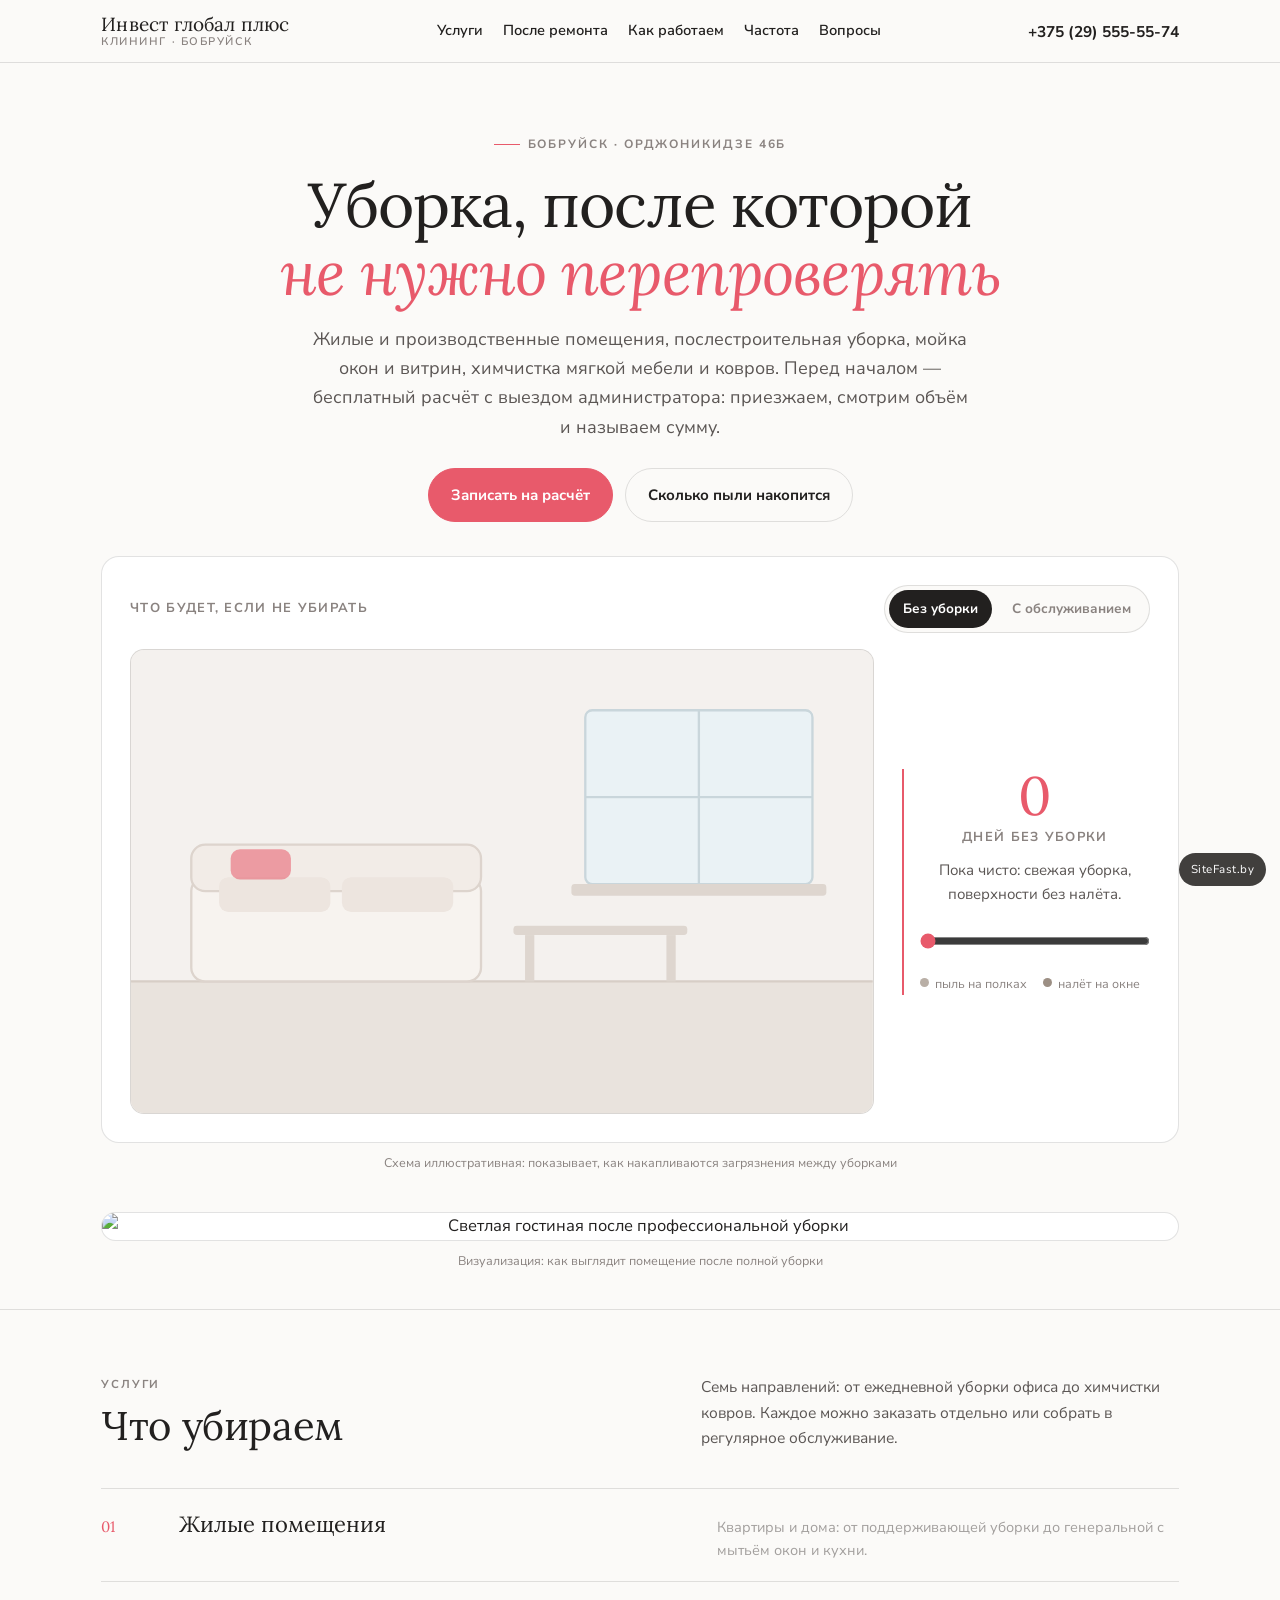
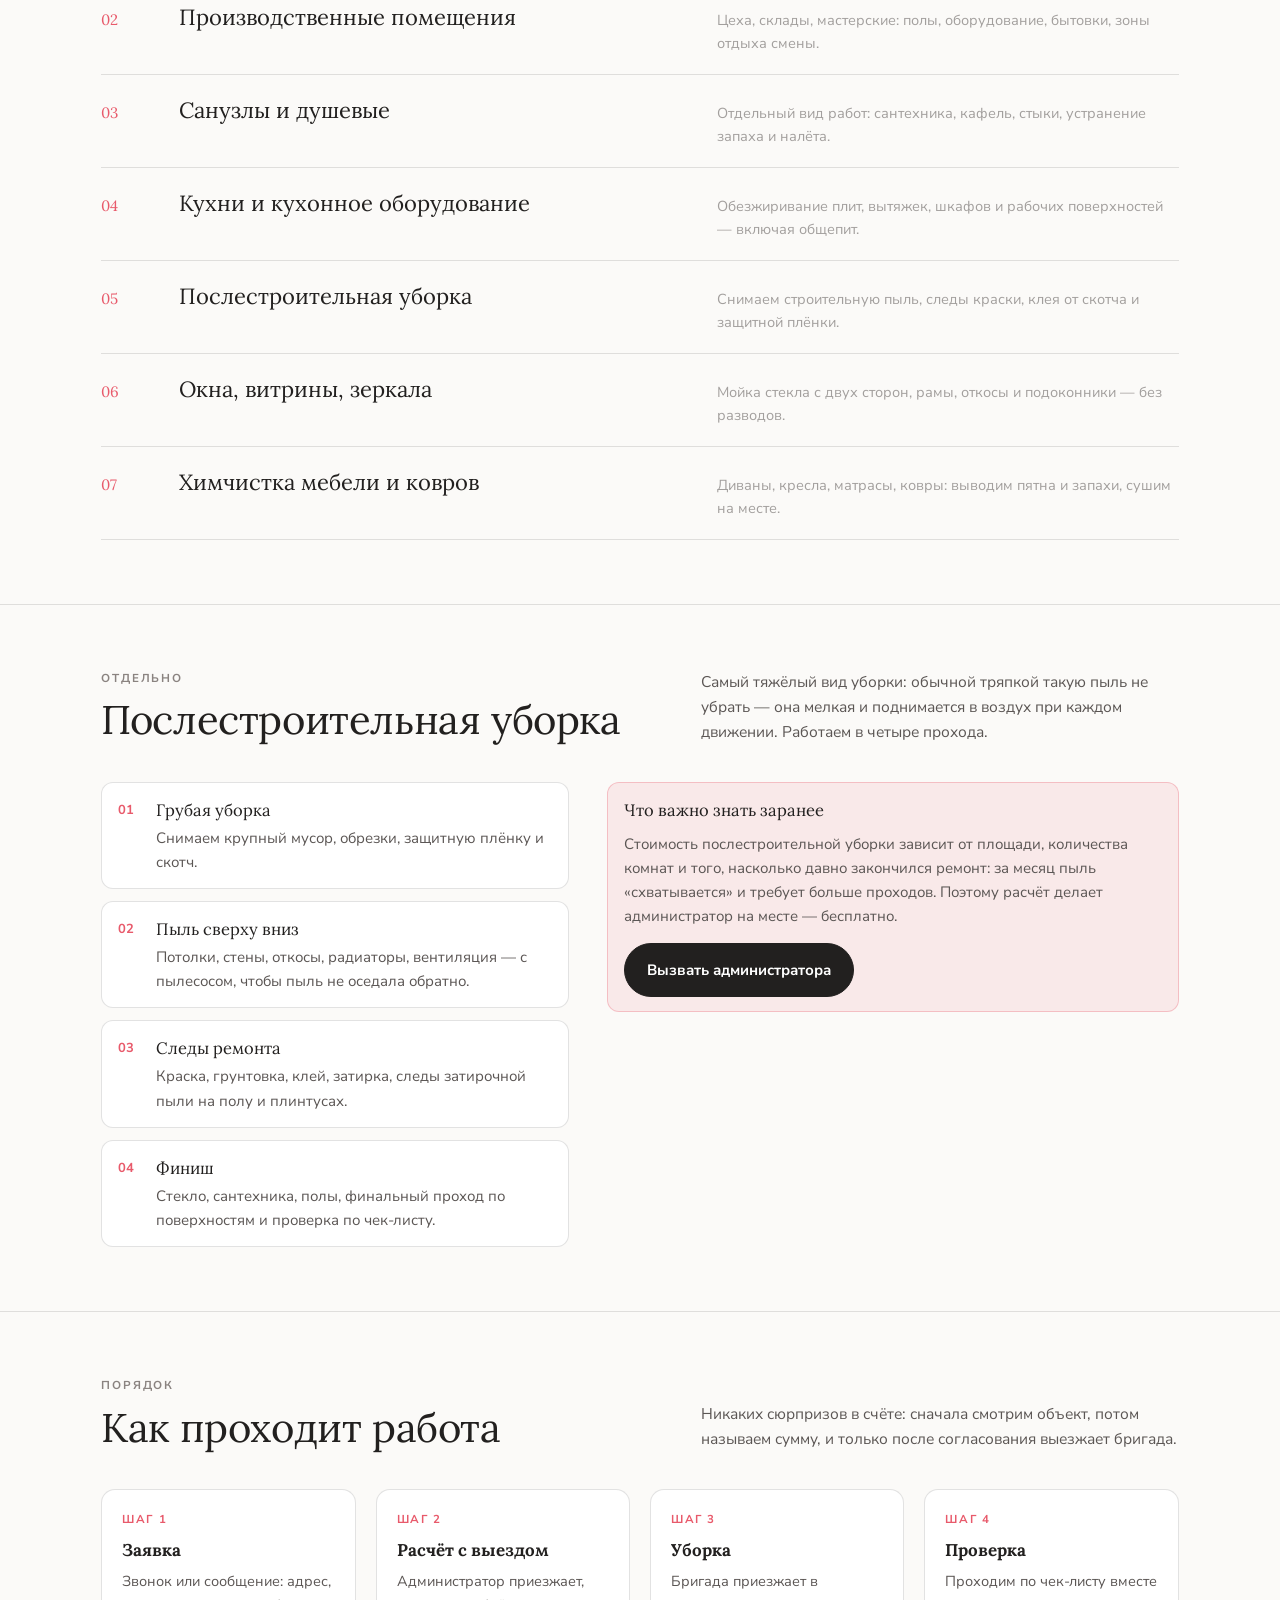
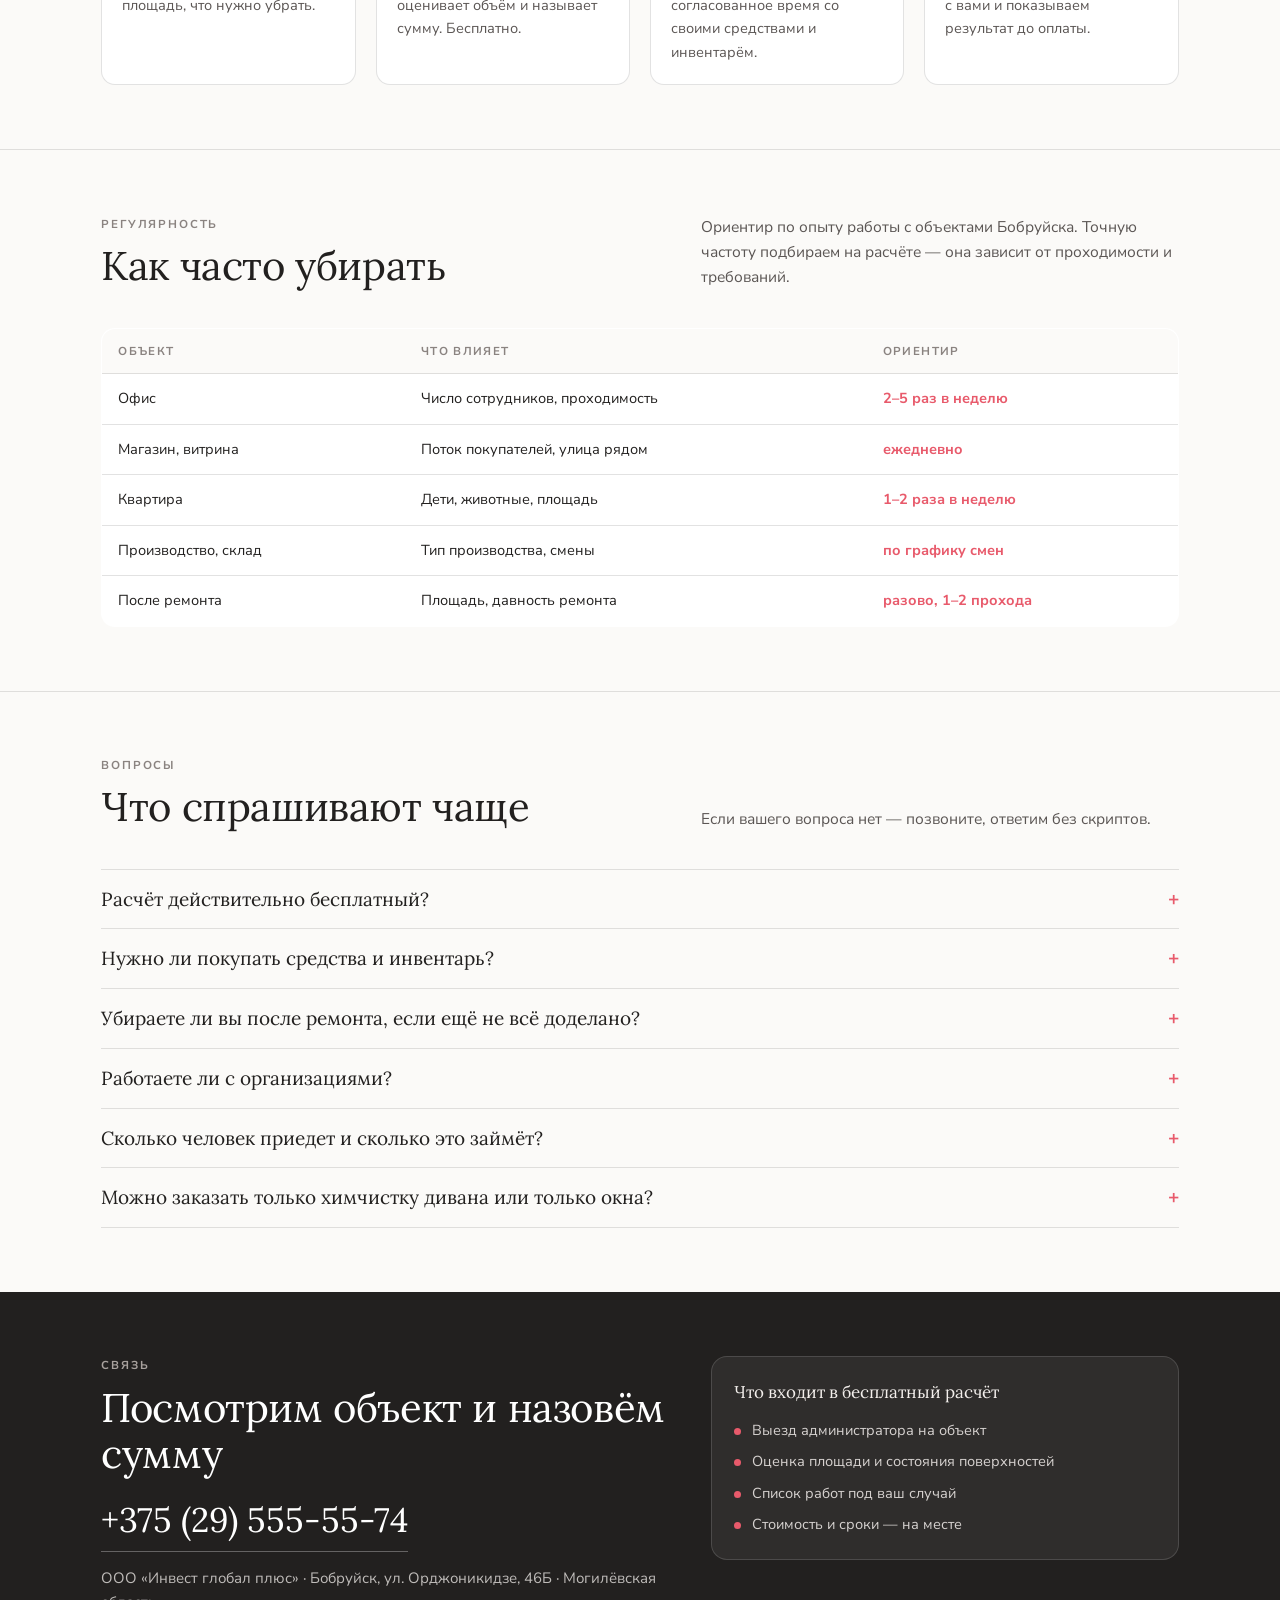
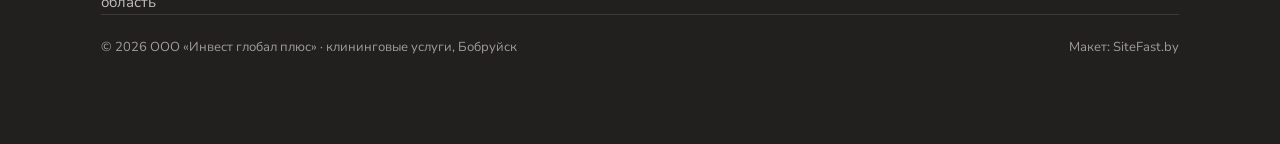
==== index.html @ 963f4d5e "index.html" ====
<!DOCTYPE html>
<html lang="ru">
<head>
<meta charset="UTF-8">
<meta name="viewport" content="width=device-width, initial-scale=1.0">
<title>Клининговые услуги в Бобруйске — ООО «Инвест глобал плюс»</title>
<meta name="description" content="Уборка жилых и производственных помещений, послестроительная уборка, мойка окон и витрин, химчистка мебели и ковров. Бобруйск, Орджоникидзе 46Б. Бесплатный расчёт с выездом администратора.">
<link rel="preconnect" href="https://fonts.googleapis.com">
<link rel="preconnect" href="https://fonts.gstatic.com" crossorigin>
<link href="https://fonts.googleapis.com/css2?family=Lora:ital,wght@0,400;0,600;1,400&family=Nunito+Sans:wght@400;600;700&display=swap" rel="stylesheet">
<style>
:root{
  --paper:#FBFAF8; --card:#FFFFFF; --ink:#22201F; --ink2:#5B5654; --ink3:#8A8380;
  --line:rgba(34,32,31,.13); --coral:#E85A6B; --coralSoft:rgba(232,90,107,.10);
  --f-d:'Lora',Georgia,serif; --f-t:'Nunito Sans',system-ui,sans-serif;
  --r:18px; --pad:clamp(18px,4vw,56px); --gap:clamp(14px,2vw,24px);
}
*{margin:0;padding:0;box-sizing:border-box}
html{scroll-behavior:smooth}
body{background:var(--paper);color:var(--ink);font-family:var(--f-t);font-size:16.5px;line-height:1.62;-webkit-font-smoothing:antialiased;overflow-x:hidden}
img{max-width:100%;display:block}
a{color:inherit;text-decoration:none}
.wrap{max-width:1180px;margin-inline:auto;padding-inline:var(--pad)}
.skip{position:absolute;left:-9999px}
.skip:focus{left:12px;top:12px;background:#fff;padding:10px 14px;border-radius:10px;z-index:99}
.fx{opacity:0;transform:translateY(16px);transition:opacity .5s ease,transform .5s cubic-bezier(.2,.8,.2,1)}
.fx.on{opacity:1;transform:none}
@media (prefers-reduced-motion:reduce){.fx{opacity:1;transform:none;transition:none}}
.top{position:sticky;top:0;z-index:50;background:rgba(251,250,248,.92);backdrop-filter:blur(10px);border-bottom:1px solid var(--line)}
.top .in{display:flex;align-items:center;justify-content:space-between;gap:16px;padding-block:14px}
.brand{font-family:var(--f-d);font-size:19px;letter-spacing:.01em;display:flex;flex-direction:column;line-height:1.15}
.brand span{font-family:var(--f-t);font-size:11px;letter-spacing:.14em;text-transform:uppercase;color:var(--ink3);font-weight:600}
.nav{display:flex;gap:20px;font-size:14.5px;font-weight:600}
.nav a{padding-block:4px;border-bottom:1px solid transparent}
.nav a:hover{border-color:var(--coral);color:var(--coral)}
.tel{font-weight:700;font-size:15.5px;white-space:nowrap}
.tel:hover{color:var(--coral)}
.burger{display:none;background:none;border:1px solid var(--line);border-radius:10px;padding:8px 10px;cursor:pointer;font-size:16px}
@media (max-width:900px){
  .nav{display:none}
  .nav.open{display:flex;position:absolute;left:0;right:0;top:100%;flex-direction:column;background:#fff;padding:16px var(--pad);border-bottom:1px solid var(--line);gap:14px}
  .burger{display:block}
}
.hero{padding-block:clamp(34px,5vw,68px) clamp(20px,3vw,40px);text-align:center}
.eyebrow{display:inline-flex;align-items:center;gap:8px;font-size:12px;letter-spacing:.16em;text-transform:uppercase;color:var(--ink3);font-weight:700;margin-bottom:16px}
.eyebrow::before{content:"";width:26px;height:1px;background:var(--coral)}
h1{font-family:var(--f-d);font-weight:400;font-size:clamp(30px,5.4vw,62px);line-height:1.1;letter-spacing:-.015em}
h1 em{font-style:italic;color:var(--coral)}
.hero p.sub{max-width:60ch;margin:18px auto 0;color:var(--ink2);font-size:clamp(15.5px,1.6vw,18px)}
.cta{display:flex;flex-wrap:wrap;gap:12px;justify-content:center;margin-top:26px}
.btn{display:inline-flex;align-items:center;gap:9px;background:var(--ink);color:#fff;padding:14px 22px;border-radius:999px;font-weight:700;font-size:15px;border:1px solid var(--ink);transition:transform .2s,background .2s}
.btn:hover{transform:translateY(-1px);background:#000}
.btn.ghost{background:transparent;color:var(--ink);border-color:var(--line)}
.btn.ghost:hover{border-color:var(--coral);color:var(--coral)}
.btn.coral{background:var(--coral);border-color:var(--coral)}
.btn.coral:hover{background:#d94a5c}
.heroimg{margin-top:clamp(24px,3vw,40px);border-radius:var(--r);overflow:hidden;border:1px solid var(--line);background:#fff}
.heroimg img{width:100%;height:auto}
figcaption{font-size:12.5px;color:var(--ink3);margin-top:10px;text-align:center}
.sec{padding-block:clamp(34px,5vw,72px);border-top:1px solid var(--line)}
.hed{display:grid;grid-template-columns:minmax(0,1fr) minmax(0,.85fr);gap:clamp(16px,3vw,44px);align-items:end;margin-bottom:clamp(22px,3vw,38px)}
@media (max-width:860px){.hed{grid-template-columns:1fr}}
.micro{font-size:11.5px;letter-spacing:.16em;text-transform:uppercase;color:var(--ink3);font-weight:700;margin-bottom:10px}
h2{font-family:var(--f-d);font-weight:400;font-size:clamp(24px,3.6vw,40px);line-height:1.16;letter-spacing:-.01em}
.hed p{color:var(--ink2);font-size:15.5px}
</style>
<style>
/* --- сцена накопления пыли --- */
.dust{background:#fff;border:1px solid var(--line);border-radius:var(--r);padding:clamp(16px,2.4vw,28px);margin-top:clamp(20px,3vw,34px)}
.dust__top{display:flex;flex-wrap:wrap;align-items:center;justify-content:space-between;gap:14px;margin-bottom:16px}
.dust__label{font-size:13px;letter-spacing:.1em;text-transform:uppercase;color:var(--ink3);font-weight:700}
.dust__switch{display:flex;gap:6px;background:var(--paper);border:1px solid var(--line);border-radius:999px;padding:4px}
.dust__switch button{border:0;background:none;font:inherit;font-size:13.5px;font-weight:700;color:var(--ink3);padding:8px 14px;border-radius:999px;cursor:pointer;transition:.2s}
.dust__switch button.on{background:var(--ink);color:#fff}
.dust__grid{display:grid;grid-template-columns:minmax(0,1.5fr) minmax(0,.5fr);gap:clamp(14px,2.4vw,28px);align-items:center}
@media (max-width:820px){.dust__grid{grid-template-columns:1fr}}
.stage{position:relative;border-radius:14px;overflow:hidden;background:#F4F1EE;border:1px solid var(--line)}
.stage svg{display:block;width:100%;height:auto}
.dust__read{border-left:2px solid var(--coral);padding-left:16px}
.dust__num{font-family:var(--f-d);font-size:clamp(34px,5vw,54px);line-height:1;color:var(--coral)}
.dust__num small{font-family:var(--f-t);font-size:13px;color:var(--ink3);font-weight:700;letter-spacing:.1em;text-transform:uppercase;display:block;margin-top:8px}
.dust__verdict{margin-top:14px;font-size:15px;color:var(--ink2);min-height:3.6em}
input[type=range]{width:100%;accent-color:var(--coral);margin-top:16px;height:26px}
.legend{display:flex;gap:16px;flex-wrap:wrap;margin-top:12px;font-size:12.5px;color:var(--ink3)}
.legend i{display:inline-block;width:9px;height:9px;border-radius:50%;margin-right:6px;vertical-align:1px}
/* --- услуги строками с hover --- */
.svc{border-top:1px solid var(--line)}
.svc__row{display:grid;grid-template-columns:52px minmax(0,1fr) minmax(0,.9fr);gap:clamp(10px,2vw,28px);align-items:baseline;padding-block:18px;border-bottom:1px solid var(--line);transition:background .2s}
.svc__row:hover{background:var(--coralSoft)}
.svc__n{font-family:var(--f-d);font-size:15px;color:var(--coral)}
.svc__t{font-family:var(--f-d);font-size:clamp(17px,2vw,22px)}
.svc__d{color:var(--ink2);font-size:14.5px;opacity:.55;transition:opacity .25s}
.svc__row:hover .svc__d{opacity:1}
@media (max-width:760px){.svc__row{grid-template-columns:34px 1fr}.svc__d{grid-column:2;opacity:1}}
/* --- послестроительная --- */
.post{display:grid;grid-template-columns:minmax(0,.9fr) minmax(0,1.1fr);gap:clamp(18px,3vw,44px);align-items:start}
@media (max-width:860px){.post{grid-template-columns:1fr}}
.post__list{display:grid;gap:12px}
.post__item{display:grid;grid-template-columns:26px 1fr;gap:12px;font-size:15px;color:var(--ink2);background:#fff;border:1px solid var(--line);border-radius:12px;padding:14px 16px}
.post__item b{color:var(--ink);display:block;font-family:var(--f-d);font-weight:400;font-size:16.5px;margin-bottom:2px}
.post__item span.n{color:var(--coral);font-weight:700;font-size:13px;padding-top:3px}
/* --- шаги --- */
.steps{display:grid;grid-template-columns:repeat(4,minmax(0,1fr));gap:clamp(12px,2vw,20px)}
@media (max-width:900px){.steps{grid-template-columns:repeat(2,minmax(0,1fr))}}
@media (max-width:560px){.steps{grid-template-columns:1fr}}
.step{background:#fff;border:1px solid var(--line);border-radius:14px;padding:20px}
.step b{display:block;font-family:var(--f-d);font-size:17px;margin-bottom:6px}
.step p{font-size:14.5px;color:var(--ink2)}
.step em{font-style:normal;font-size:11.5px;letter-spacing:.14em;text-transform:uppercase;color:var(--coral);font-weight:700;display:block;margin-bottom:8px}
/* --- частота --- */
.freq{width:100%;border-collapse:collapse;background:#fff;border:1px solid var(--line);border-radius:14px;overflow:hidden}
.freq th,.freq td{padding:13px 16px;text-align:left;font-size:14.5px;border-bottom:1px solid var(--line)}
.freq th{font-size:11.5px;letter-spacing:.12em;text-transform:uppercase;color:var(--ink3);background:var(--paper)}
.freq td:last-child{color:var(--coral);font-weight:700;white-space:nowrap}
.freq tr:last-child td{border-bottom:0}
.tblWrap{overflow-x:auto;-webkit-overflow-scrolling:touch}
.tblWrap .freq{min-width:560px}
/* --- вопросы --- */
.qa{border-top:1px solid var(--line)}
.qa details{border-bottom:1px solid var(--line);padding-block:14px}
.qa summary{cursor:pointer;font-family:var(--f-d);font-size:clamp(16px,1.9vw,19px);list-style:none;display:flex;justify-content:space-between;gap:16px}
.qa summary::-webkit-details-marker{display:none}
.qa summary::after{content:"+";color:var(--coral);font-family:var(--f-t);font-weight:700}
.qa details[open] summary::after{content:"–"}
.qa p{margin-top:10px;color:var(--ink2);font-size:15px;max-width:78ch}
/* --- финал --- */
.fin{background:var(--ink);color:#F3EFEC;padding-block:clamp(34px,5vw,64px)}
.fin h2{color:#fff}
.fin .micro{color:#A8A19D}
.fin__g{display:grid;grid-template-columns:minmax(0,1.1fr) minmax(0,.9fr);gap:clamp(18px,3vw,44px);align-items:start}
@media (max-width:860px){.fin__g{grid-template-columns:1fr}}
.fin a.telbig{display:inline-block;font-family:var(--f-d);font-size:clamp(22px,3.4vw,34px);color:#fff;margin-top:14px;border-bottom:1px solid rgba(255,255,255,.3);padding-bottom:4px}
.fin a.telbig:hover{color:var(--coral);border-color:var(--coral)}
.fin__card{background:rgba(255,255,255,.06);border:1px solid rgba(255,255,255,.14);border-radius:16px;padding:22px}
.fin__card b{display:block;font-family:var(--f-d);font-size:17px;margin-bottom:8px;font-weight:400}
.fin__card p{font-size:14.5px;color:rgba(243,239,236,.78)}
.fin__card ul{list-style:none;margin-top:12px;display:grid;gap:8px;font-size:14.5px;color:rgba(243,239,236,.85)}
.fin__card li{padding-left:18px;position:relative}
.fin__card li::before{content:"";position:absolute;left:0;top:.62em;width:7px;height:7px;border-radius:50%;background:var(--coral)}
.ftr{padding-block:22px;border-top:1px solid rgba(255,255,255,.12);font-size:13px;color:rgba(243,239,236,.6);display:flex;flex-wrap:wrap;gap:10px;justify-content:space-between}
.wm{position:fixed;right:14px;bottom:14px;z-index:60;background:rgba(34,32,31,.86);color:#fff;font-size:11.5px;letter-spacing:.04em;padding:7px 12px;border-radius:999px;backdrop-filter:blur(6px);text-decoration:none}
.wm:hover{background:var(--coral)}
@media print{.wm,.top{display:none}}
</style>
</head>
<body id="top">
<a class="skip" href="#dust">К содержанию</a>
<noscript><style>.fx{opacity:1;transform:none}</style></noscript>
<header class="top"><div class="wrap in">
  <a class="brand" href="#top">Инвест глобал плюс<span>клининг · Бобруйск</span></a>
  <nav class="nav" id="nav"><a href="#svc">Услуги</a><a href="#post">После ремонта</a><a href="#how">Как работаем</a><a href="#freq">Частота</a><a href="#qa">Вопросы</a></nav>
  <a class="tel" href="tel:+375295555574">+375 (29) 555-55-74</a>
  <button class="burger" id="burger" aria-label="Меню" aria-expanded="false">☰</button>
</div></header>
<main>
<section class="hero"><div class="wrap">
  <div class="eyebrow">Бобруйск · Орджоникидзе 46Б</div>
  <h1>Уборка, после которой<br><em>не нужно перепроверять</em></h1>
  <p class="sub">Жилые и производственные помещения, послестроительная уборка, мойка окон и витрин, химчистка мягкой мебели и ковров. Перед началом — бесплатный расчёт с выездом администратора: приезжаем, смотрим объём и называем сумму.</p>
  <div class="cta">
    <a class="btn coral" href="tel:+375295555574">Записать на расчёт</a>
    <a class="btn ghost" href="#dust">Сколько пыли накопится</a>
  </div>

  <section class="dust" id="dust" aria-label="Сцена накопления пыли">
    <div class="dust__top">
      <span class="dust__label">Что будет, если не убирать</span>
      <div class="dust__switch" role="group" aria-label="Режим">
        <button type="button" id="mNone" class="on">Без уборки</button>
        <button type="button" id="mReg">С обслуживанием</button>
      </div>
    </div>
    <div class="dust__grid">
      <div class="stage">
        <svg viewBox="0 0 640 400" role="img" aria-label="Схема комнаты: пыль накапливается на поверхностях">
          <rect x="0" y="0" width="640" height="400" fill="#F4F1EE"/>
          <!-- стена и пол -->
          <rect x="0" y="286" width="640" height="114" fill="#E9E3DD"/>
          <line x1="0" y1="286" x2="640" y2="286" stroke="#D7CEC6" stroke-width="2"/>
          <!-- окно -->
          <rect x="392" y="52" width="196" height="150" rx="6" fill="#EAF2F5" stroke="#C9D6DB" stroke-width="2"/>
          <line x1="490" y1="52" x2="490" y2="202" stroke="#C9D6DB" stroke-width="2"/>
          <line x1="392" y1="127" x2="588" y2="127" stroke="#C9D6DB" stroke-width="2"/>
          <!-- подоконник -->
          <rect x="380" y="202" width="220" height="10" rx="3" fill="#DED6CF"/>
          <!-- диван -->
          <rect x="52" y="196" width="250" height="90" rx="12" fill="#F7F3EF" stroke="#DDD4CD" stroke-width="2"/>
          <rect x="52" y="168" width="250" height="40" rx="12" fill="#F2ECE7" stroke="#DDD4CD" stroke-width="2"/>
          <rect x="76" y="196" width="96" height="30" rx="8" fill="#EDE5DF"/>
          <rect x="182" y="196" width="96" height="30" rx="8" fill="#EDE5DF"/>
          <!-- подушка-акцент -->
          <rect x="86" y="172" width="52" height="26" rx="8" fill="#E85A6B" opacity=".55"/>
          <!-- стол -->
          <rect x="330" y="238" width="150" height="8" rx="3" fill="#DED6CF"/>
          <rect x="340" y="246" width="8" height="40" fill="#DED6CF"/>
          <rect x="462" y="246" width="8" height="40" fill="#DED6CF"/>
          <!-- слои загрязнений -->
          <g id="dustLayer"></g>
          <g id="spiderLayer"></g>
          <g id="dullLayer"></g>
        </svg>
      </div>
      <div class="dust__read">
        <div class="dust__num"><span id="days">0</span><small id="daysLabel">дней без уборки</small></div>
        <p class="dust__verdict" id="verdict">Пока чисто: свежая уборка, поверхности без налёта.</p>
        <input type="range" id="range" min="0" max="30" value="0" step="1" aria-label="Дней без уборки">
        <div class="legend"><span><i style="background:#B9AFA6"></i>пыль на полках</span><span><i style="background:#9C8F84"></i>налёт на окне</span></div>
      </div>
    </div>
  </section>
  <figcaption>Схема иллюстративная: показывает, как накапливаются загрязнения между уборками</figcaption>

  <figure class="heroimg"><img src="assets/hero.jpg" alt="Светлая гостиная после профессиональной уборки" loading="lazy"></figure>
  <figcaption>Визуализация: как выглядит помещение после полной уборки</figcaption>
</div></section>
<section class="sec" id="svc"><div class="wrap">
  <div class="hed">
    <div><div class="micro">Услуги</div><h2>Что убираем</h2></div>
    <p>Семь направлений: от ежедневной уборки офиса до химчистки ковров. Каждое можно заказать отдельно или собрать в регулярное обслуживание.</p>
  </div>
  <div class="svc">
    <div class="svc__row"><div class="svc__n">01</div><div class="svc__t">Жилые помещения</div><div class="svc__d">Квартиры и дома: от поддерживающей уборки до генеральной с мытьём окон и кухни.</div></div>
    <div class="svc__row"><div class="svc__n">02</div><div class="svc__t">Производственные помещения</div><div class="svc__d">Цеха, склады, мастерские: полы, оборудование, бытовки, зоны отдыха смены.</div></div>
    <div class="svc__row"><div class="svc__n">03</div><div class="svc__t">Санузлы и душевые</div><div class="svc__d">Отдельный вид работ: сантехника, кафель, стыки, устранение запаха и налёта.</div></div>
    <div class="svc__row"><div class="svc__n">04</div><div class="svc__t">Кухни и кухонное оборудование</div><div class="svc__d">Обезжиривание плит, вытяжек, шкафов и рабочих поверхностей — включая общепит.</div></div>
    <div class="svc__row"><div class="svc__n">05</div><div class="svc__t">Послестроительная уборка</div><div class="svc__d">Снимаем строительную пыль, следы краски, клея от скотча и защитной плёнки.</div></div>
    <div class="svc__row"><div class="svc__n">06</div><div class="svc__t">Окна, витрины, зеркала</div><div class="svc__d">Мойка стекла с двух сторон, рамы, откосы и подоконники — без разводов.</div></div>
    <div class="svc__row"><div class="svc__n">07</div><div class="svc__t">Химчистка мебели и ковров</div><div class="svc__d">Диваны, кресла, матрасы, ковры: выводим пятна и запахи, сушим на месте.</div></div>
  </div>
</div></section>

<section class="sec" id="post"><div class="wrap">
  <div class="hed">
    <div><div class="micro">Отдельно</div><h2>Послестроительная уборка</h2></div>
    <p>Самый тяжёлый вид уборки: обычной тряпкой такую пыль не убрать — она мелкая и поднимается в воздух при каждом движении. Работаем в четыре прохода.</p>
  </div>
  <div class="post">
    <div class="post__list">
      <div class="post__item"><span class="n">01</span><div><b>Грубая уборка</b>Снимаем крупный мусор, обрезки, защитную плёнку и скотч.</div></div>
      <div class="post__item"><span class="n">02</span><div><b>Пыль сверху вниз</b>Потолки, стены, откосы, радиаторы, вентиляция — с пылесосом, чтобы пыль не оседала обратно.</div></div>
      <div class="post__item"><span class="n">03</span><div><b>Следы ремонта</b>Краска, грунтовка, клей, затирка, следы затирочной пыли на полу и плинтусах.</div></div>
      <div class="post__item"><span class="n">04</span><div><b>Финиш</b>Стекло, сантехника, полы, финальный проход по поверхностям и проверка по чек-листу.</div></div>
    </div>
    <div class="post__item" style="display:block;background:var(--coralSoft);border-color:rgba(232,90,107,.3)">
      <b style="margin-bottom:8px">Что важно знать заранее</b>
      <p style="color:var(--ink2);font-size:15px">Стоимость послестроительной уборки зависит от площади, количества комнат и того, насколько давно закончился ремонт: за месяц пыль «схватывается» и требует больше проходов. Поэтому расчёт делает администратор на месте — бесплатно.</p>
      <a class="btn" style="margin-top:14px" href="tel:+375295555574">Вызвать администратора</a>
    </div>
  </div>
</div></section>

<section class="sec" id="how"><div class="wrap">
  <div class="hed">
    <div><div class="micro">Порядок</div><h2>Как проходит работа</h2></div>
    <p>Никаких сюрпризов в счёте: сначала смотрим объект, потом называем сумму, и только после согласования выезжает бригада.</p>
  </div>
  <div class="steps">
    <div class="step"><em>Шаг 1</em><b>Заявка</b><p>Звонок или сообщение: адрес, площадь, что нужно убрать.</p></div>
    <div class="step"><em>Шаг 2</em><b>Расчёт с выездом</b><p>Администратор приезжает, оценивает объём и называет сумму. Бесплатно.</p></div>
    <div class="step"><em>Шаг 3</em><b>Уборка</b><p>Бригада приезжает в согласованное время со своими средствами и инвентарём.</p></div>
    <div class="step"><em>Шаг 4</em><b>Проверка</b><p>Проходим по чек-листу вместе с вами и показываем результат до оплаты.</p></div>
  </div>
</div></section>

<section class="sec" id="freq"><div class="wrap">
  <div class="hed">
    <div><div class="micro">Регулярность</div><h2>Как часто убирать</h2></div>
    <p>Ориентир по опыту работы с объектами Бобруйска. Точную частоту подбираем на расчёте — она зависит от проходимости и требований.</p>
  </div>
  <div class="tblWrap">
    <table class="freq">
      <thead><tr><th>Объект</th><th>Что влияет</th><th>Ориентир</th></tr></thead>
      <tbody>
        <tr><td>Офис</td><td>Число сотрудников, проходимость</td><td>2–5 раз в неделю</td></tr>
        <tr><td>Магазин, витрина</td><td>Поток покупателей, улица рядом</td><td>ежедневно</td></tr>
        <tr><td>Квартира</td><td>Дети, животные, площадь</td><td>1–2 раза в неделю</td></tr>
        <tr><td>Производство, склад</td><td>Тип производства, смены</td><td>по графику смен</td></tr>
        <tr><td>После ремонта</td><td>Площадь, давность ремонта</td><td>разово, 1–2 прохода</td></tr>
      </tbody>
    </table>
  </div>
</div></section>

<section class="sec" id="qa"><div class="wrap">
  <div class="hed"><div><div class="micro">Вопросы</div><h2>Что спрашивают чаще</h2></div><p>Если вашего вопроса нет — позвоните, ответим без скриптов.</p></div>
  <div class="qa">
    <details><summary>Расчёт действительно бесплатный?</summary><p>Да. Администратор приезжает на объект, смотрит площадь и состояние, после этого называет стоимость. Выезд и расчёт ничего не стоят и не обязывают заказывать уборку.</p></details>
    <details><summary>Нужно ли покупать средства и инвентарь?</summary><p>Нет, бригада приезжает со своими профессиональными средствами и оборудованием. Если у вас есть предпочтения по химии (например, для аллергиков или детей) — скажите заранее, подберём.</p></details>
    <details><summary>Убираете ли вы после ремонта, если ещё не всё доделано?</summary><p>Да, но это влияет на результат: если рабочие продолжают работы, пыль вернётся. Лучше планировать уборку последним этапом, когда монтаж закончен.</p></details>
    <details><summary>Работаете ли с организациями?</summary><p>Да, обслуживаем производственные помещения и офисы. Формат документов и оплаты обсуждаем на расчёте: условия зависят от объёма и регулярности.</p></details>
    <details><summary>Сколько человек приедет и сколько это займёт?</summary><p>Зависит от площади и вида уборки: послестроительная требует больше людей и времени, чем поддерживающая. Точное число и время администратор называет после осмотра, чтобы не обещать наугад.</p></details>
    <details><summary>Можно заказать только химчистку дивана или только окна?</summary><p>Да. Отдельные виды работ — санузлы, душевые, кухни и кухонное оборудование, окна и витрины, химчистка мебели и ковров — можно заказать по отдельности, без полной уборки.</p></details>
  </div>
</div></section>
</main>
<footer class="fin"><div class="wrap">
  <div class="fin__g">
    <div>
      <div class="micro">Связь</div>
      <h2>Посмотрим объект и назовём сумму</h2>
      <a class="telbig" href="tel:+375295555574">+375 (29) 555-55-74</a>
      <p style="color:rgba(243,239,236,.75);margin-top:14px;font-size:15px">ООО «Инвест глобал плюс» · Бобруйск, ул. Орджоникидзе, 46Б · Могилёвская область</p>
    </div>
    <div class="fin__card">
      <b>Что входит в бесплатный расчёт</b>
      <ul>
        <li>Выезд администратора на объект</li>
        <li>Оценка площади и состояния поверхностей</li>
        <li>Список работ под ваш случай</li>
        <li>Стоимость и сроки — на месте</li>
      </ul>
    </div>
  </div>
  <div class="ftr">
    <span>© <span id="yr"></span> ООО «Инвест глобал плюс» · клининговые услуги, Бобруйск</span>
    <span>Макет: SiteFast.by</span>
  </div>
</div></footer>
<a class="wm" href="https://sitefast.by" target="_blank" rel="noopener">SiteFast.by</a>
<script>
document.documentElement.classList.add('js');
var E=function(i){return document.getElementById(i)};
E('yr').textContent=new Date().getFullYear();

/* меню */
var bg=E('burger'), nav=E('nav');
if(bg){bg.addEventListener('click',function(){
  var open=nav.classList.toggle('open');
  bg.setAttribute('aria-expanded',open?'true':'false');
});}
nav.querySelectorAll('a').forEach(function(a){a.addEventListener('click',function(){nav.classList.remove('open');bg&&bg.setAttribute('aria-expanded','false')})});

/* reveal */
var fxs=[].slice.call(document.querySelectorAll('.fx'));
if(!('IntersectionObserver' in window)){fxs.forEach(function(n){n.classList.add('on')})}
else{
  var io=new IntersectionObserver(function(es){es.forEach(function(e){if(e.isIntersecting){e.target.classList.add('on');io.unobserve(e.target)}})},{rootMargin:'0px 0px -8% 0px'});
  fxs.forEach(function(n){io.observe(n)});
  setTimeout(function(){fxs.forEach(function(n){n.classList.add('on')})},2500);
}

/* сцена накопления пыли */
var days=0, regular=false;
var dustLayer=E('dustLayer'), spider=E('spiderLayer'), dull=E('dullLayer');
function rnd(seed){var x=Math.sin(seed*12.9898)*43758.5453;return x-Math.floor(x)}
function draw(){
  var d = regular ? Math.min(3, Math.round(days/10)) : days; // с обслуживанием держим низкий уровень
  dustLayer.innerHTML=''; spider.innerHTML=''; dull.innerHTML='';
  var n = Math.round(d*7);
  for(var i=0;i<n;i++){
    var x=20+rnd(i+1)*600, y=40+rnd(i+7)*250, r=1+rnd(i+13)*2.1;
    var c = y<200 ? '#B9AFA6' : '#C4B9AF';
    dustLayer.insertAdjacentHTML('beforeend','<circle cx="'+x.toFixed(1)+'" cy="'+y.toFixed(1)+'" r="'+r.toFixed(2)+'" fill="'+c+'" opacity="'+(0.35+rnd(i+3)*0.45).toFixed(2)+'"/>');
  }
  // налёт на стекле
  if(d>4){
    dull.insertAdjacentHTML('beforeend','<rect x="392" y="52" width="196" height="150" rx="6" fill="#9C8F84" opacity="'+Math.min(.34,d/30*.34).toFixed(2)+'"/>');
  }
  // паутина в углу при долгом простое
  if(d>12){
    spider.insertAdjacentHTML('beforeend','<path d="M392 52 L470 120 M392 52 L440 52 M392 52 L392 110 M392 52 Q430 90 470 120" stroke="#B0A69C" stroke-width="1" fill="none" opacity=".8"/>');
  }
  // подпись
  E('days').textContent = regular ? d : days;
  E('daysLabel').textContent = regular ? 'дней между уборками' : 'дней без уборки';
  var v;
  if(regular) v='С обслуживанием: бригада не даёт пыли накопиться — поверхности остаются ровными и светлыми.';
  else if(days<=2) v='Пока чисто: свежая уборка, поверхности без налёта.';
  else if(days<=6) v='Пыль уже оседает на полках и подоконнике — заметно на тёмных поверхностях.';
  else if(days<=13) v='Налёт на стекле и плинтусах, в углах начинает собираться паутина.';
  else if(days<=22) v='Слой пыли поднимается при ходьбе, окно мутнеет — обычной протиркой уже не снять.';
  else v='Запущенное состояние: нужна генеральная уборка, а не поддерживающая.';
  E('verdict').textContent = v;
}
E('range').addEventListener('input',function(){days=+this.value;draw()});
E('mNone').addEventListener('click',function(){regular=false;E('mNone').classList.add('on');E('mReg').classList.remove('on');draw()});
E('mReg').addEventListener('click',function(){regular=true;E('mReg').classList.add('on');E('mNone').classList.remove('on');draw()});
draw();
</script>
</body>
</html>
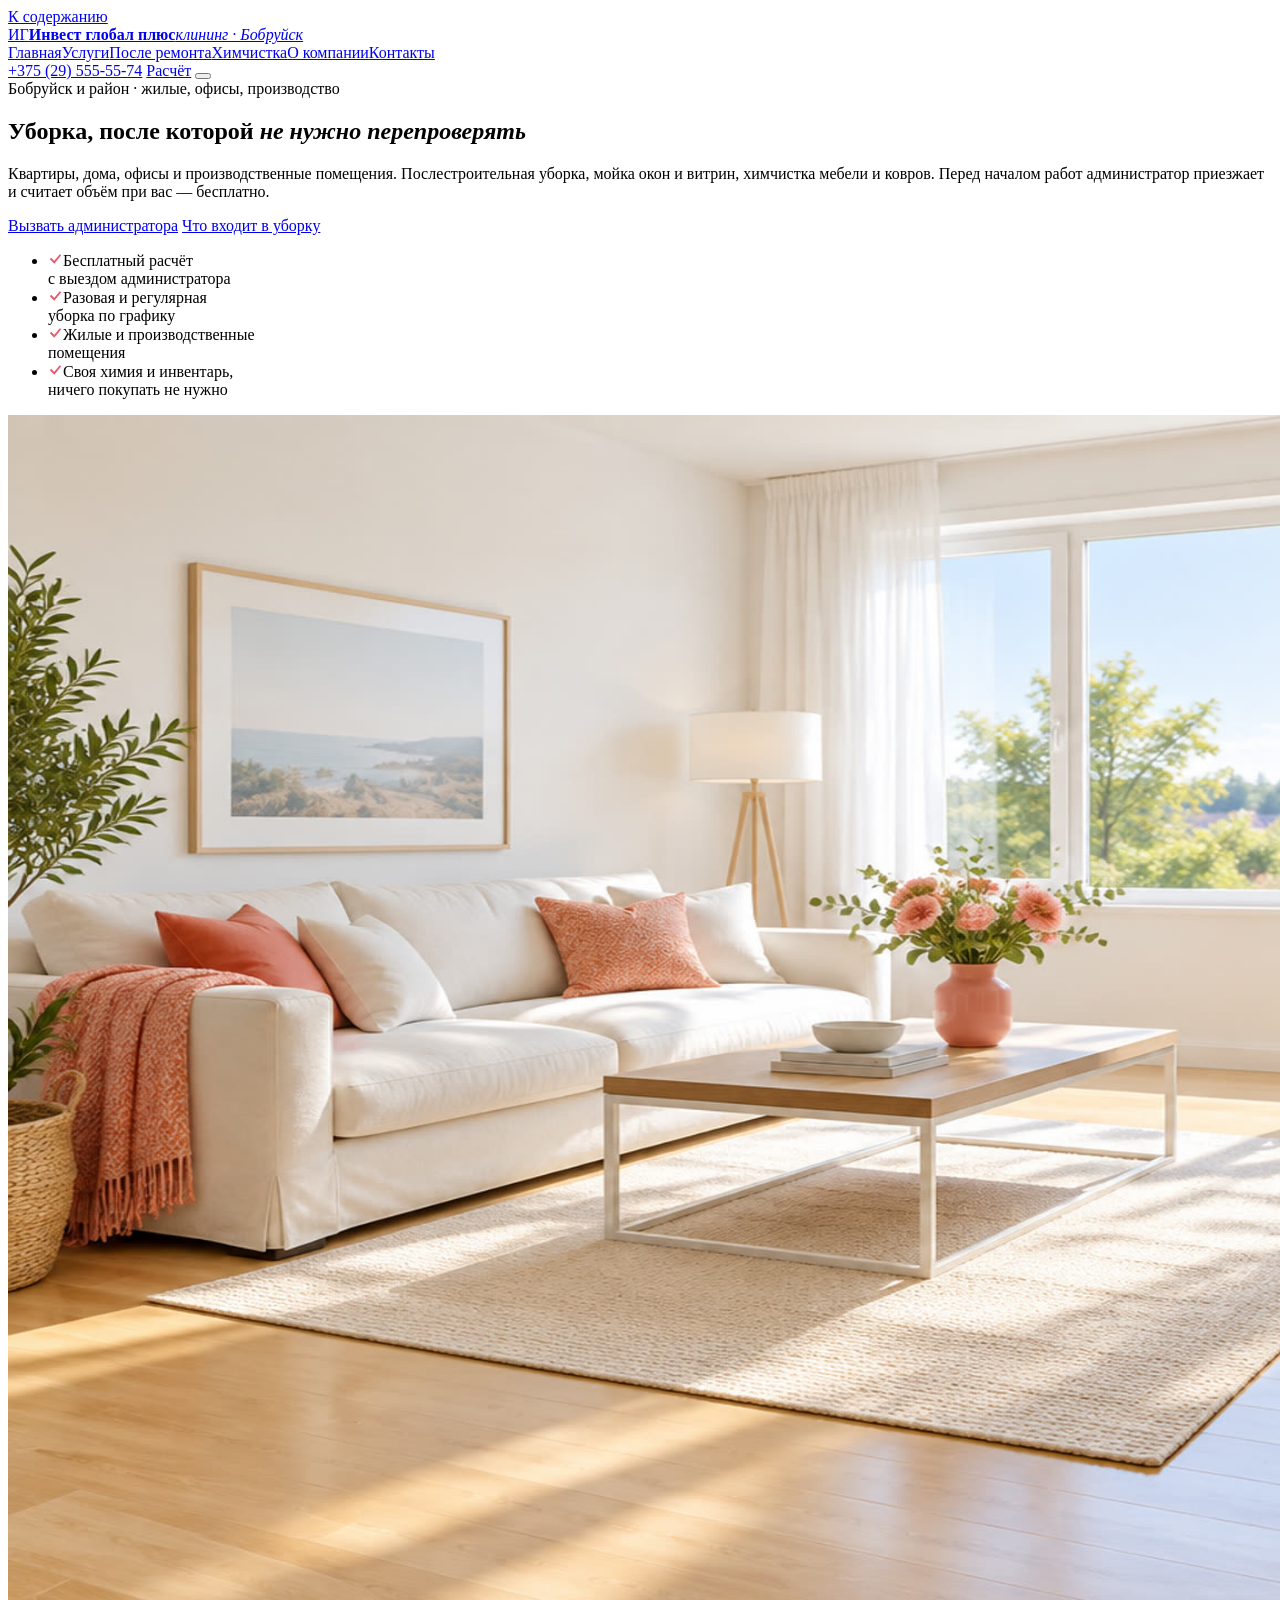
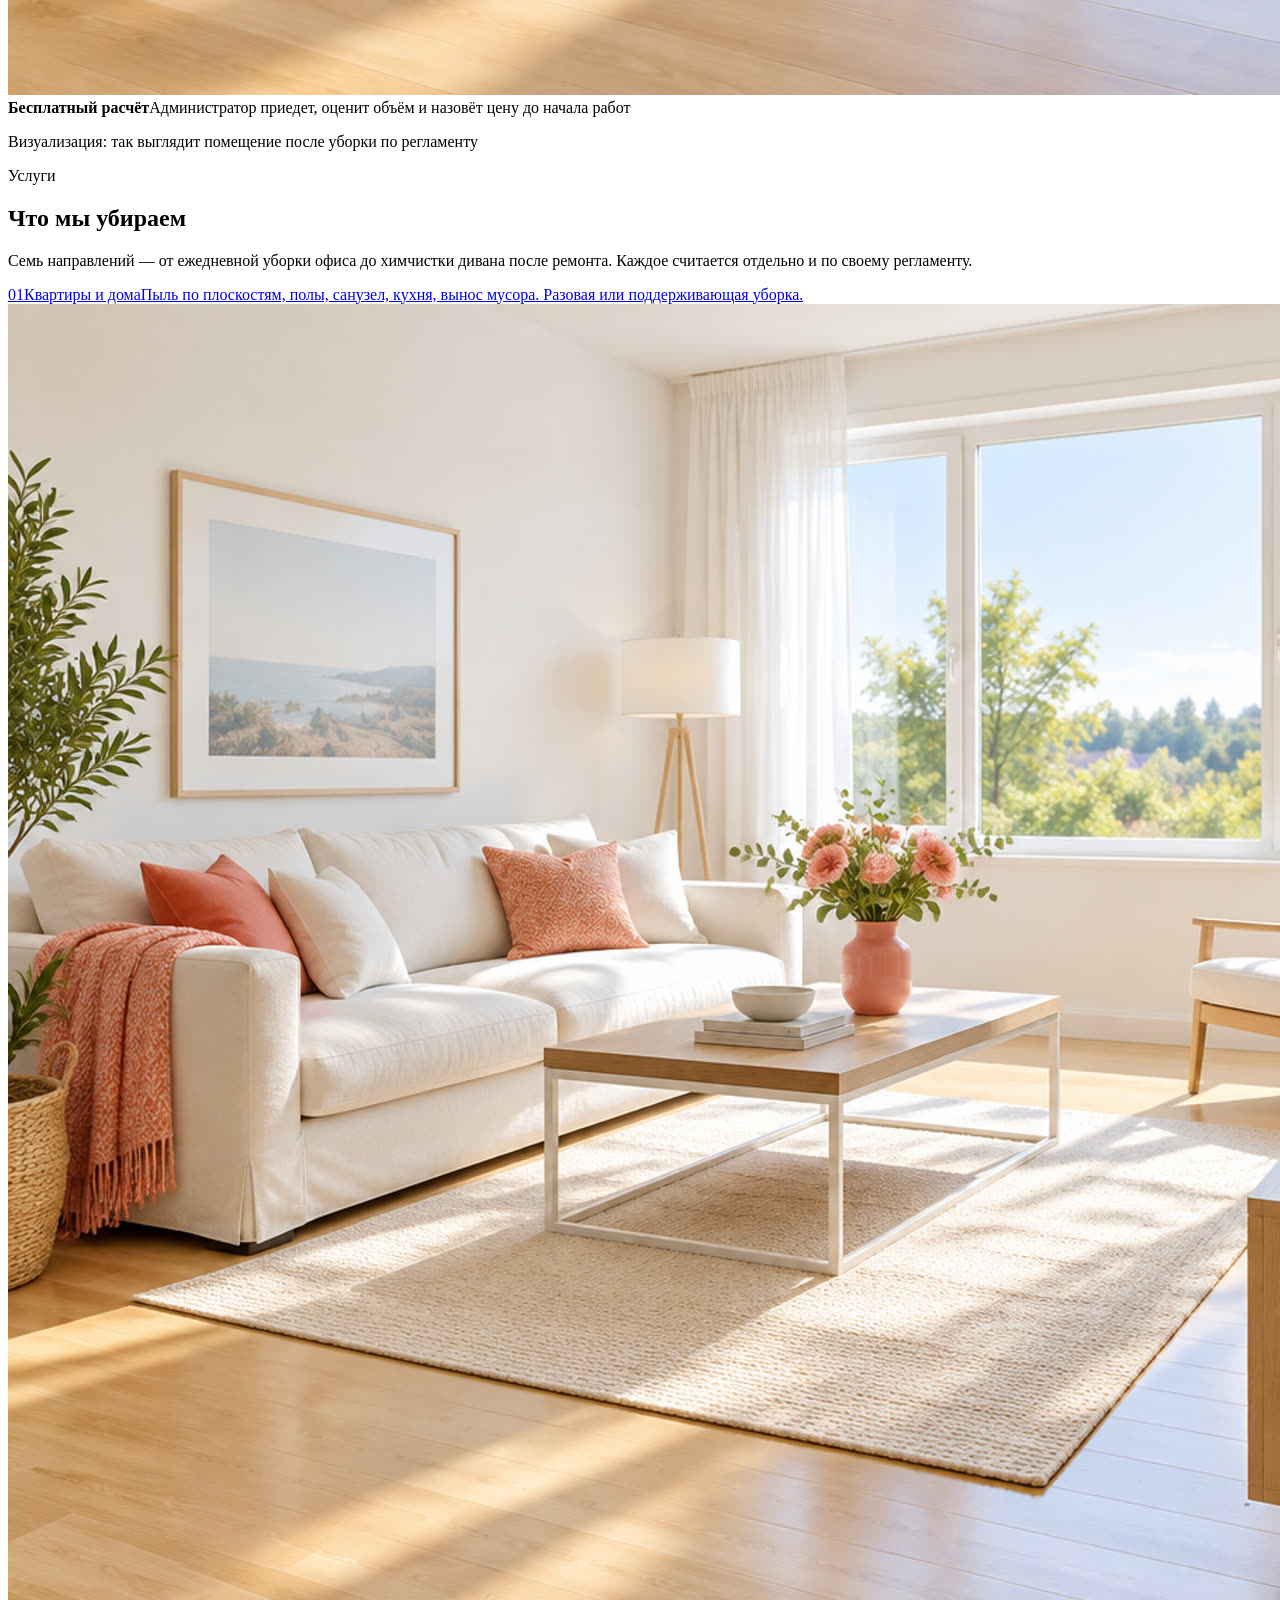
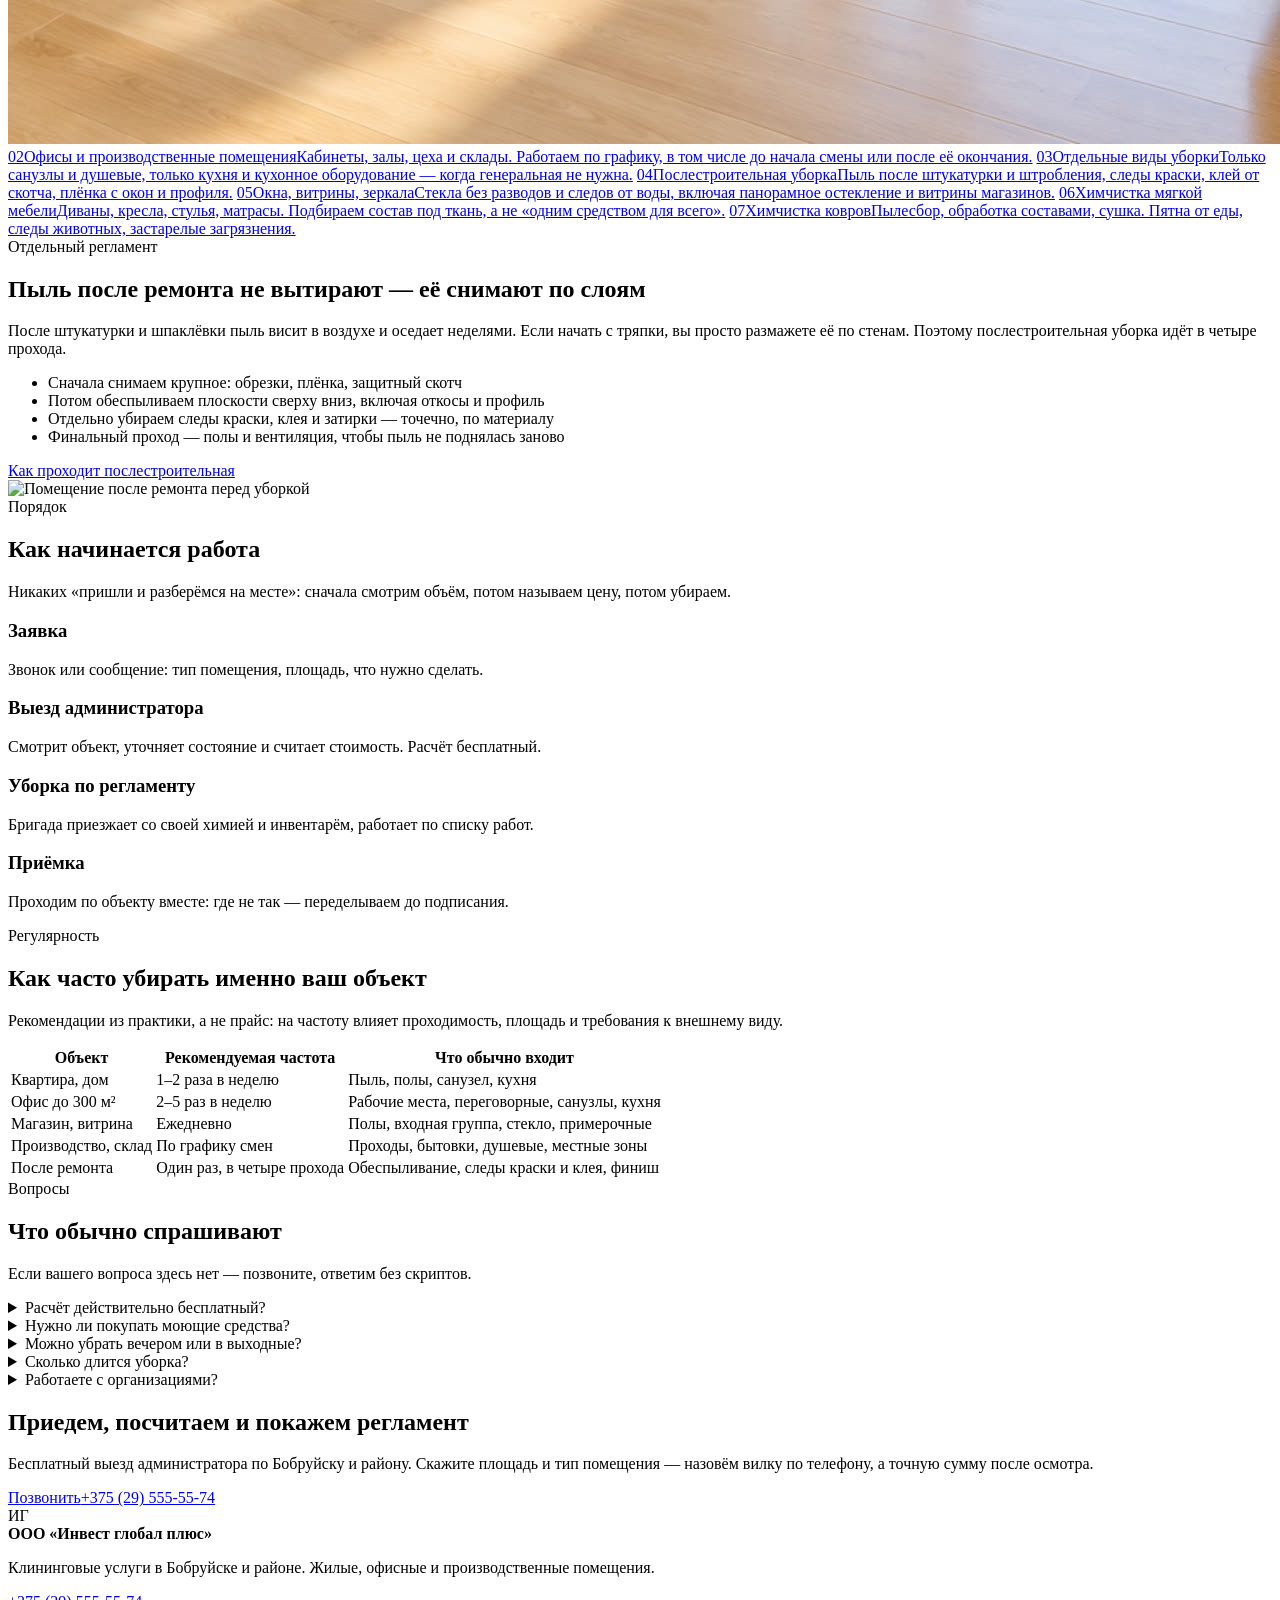
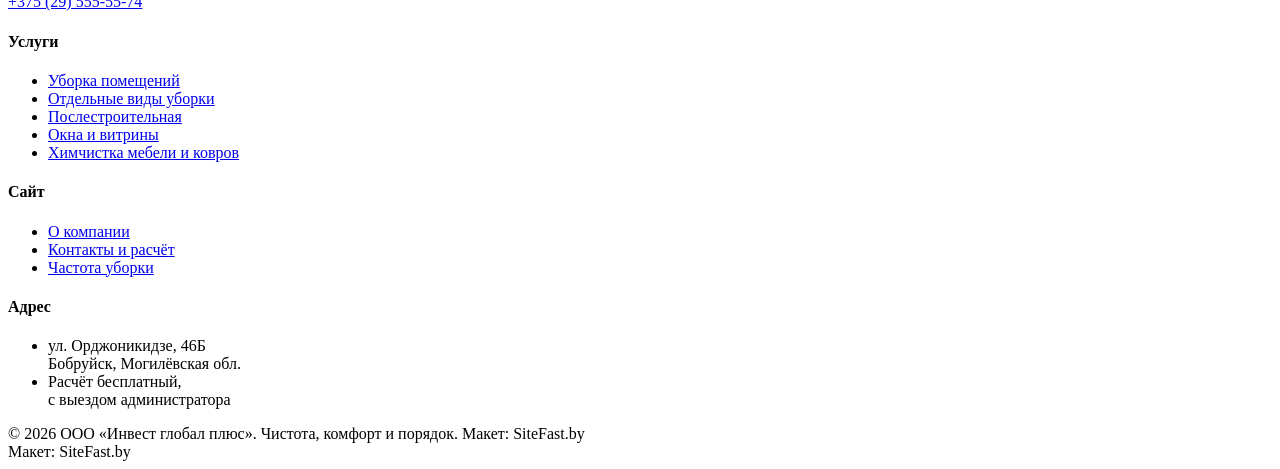
==== commit 64a73f11: "многостраничная версия: index.html" ====
--- a/index.html
+++ b/index.html
@@ -4,378 +4,144 @@
 <meta charset="UTF-8">
 <meta name="viewport" content="width=device-width, initial-scale=1.0">
 <title>Клининговые услуги в Бобруйске — ООО «Инвест глобал плюс»</title>
-<meta name="description" content="Уборка жилых и производственных помещений, послестроительная уборка, мойка окон и витрин, химчистка мебели и ковров. Бобруйск, Орджоникидзе 46Б. Бесплатный расчёт с выездом администратора.">
+<meta name="description" content="Уборка квартир, офисов и производственных помещений в Бобруйске. Послестроительная уборка, мойка окон и витрин, химчистка мебели и ковров. Бесплатный расчёт с выездом администратора.">
 <link rel="preconnect" href="https://fonts.googleapis.com">
 <link rel="preconnect" href="https://fonts.gstatic.com" crossorigin>
-<link href="https://fonts.googleapis.com/css2?family=Lora:ital,wght@0,400;0,600;1,400&family=Nunito+Sans:wght@400;600;700&display=swap" rel="stylesheet">
-<style>
-:root{
-  --paper:#FBFAF8; --card:#FFFFFF; --ink:#22201F; --ink2:#5B5654; --ink3:#8A8380;
-  --line:rgba(34,32,31,.13); --coral:#E85A6B; --coralSoft:rgba(232,90,107,.10);
-  --f-d:'Lora',Georgia,serif; --f-t:'Nunito Sans',system-ui,sans-serif;
-  --r:18px; --pad:clamp(18px,4vw,56px); --gap:clamp(14px,2vw,24px);
-}
-*{margin:0;padding:0;box-sizing:border-box}
-html{scroll-behavior:smooth}
-body{background:var(--paper);color:var(--ink);font-family:var(--f-t);font-size:16.5px;line-height:1.62;-webkit-font-smoothing:antialiased;overflow-x:hidden}
-img{max-width:100%;display:block}
-a{color:inherit;text-decoration:none}
-.wrap{max-width:1180px;margin-inline:auto;padding-inline:var(--pad)}
-.skip{position:absolute;left:-9999px}
-.skip:focus{left:12px;top:12px;background:#fff;padding:10px 14px;border-radius:10px;z-index:99}
-.fx{opacity:0;transform:translateY(16px);transition:opacity .5s ease,transform .5s cubic-bezier(.2,.8,.2,1)}
-.fx.on{opacity:1;transform:none}
-@media (prefers-reduced-motion:reduce){.fx{opacity:1;transform:none;transition:none}}
-.top{position:sticky;top:0;z-index:50;background:rgba(251,250,248,.92);backdrop-filter:blur(10px);border-bottom:1px solid var(--line)}
-.top .in{display:flex;align-items:center;justify-content:space-between;gap:16px;padding-block:14px}
-.brand{font-family:var(--f-d);font-size:19px;letter-spacing:.01em;display:flex;flex-direction:column;line-height:1.15}
-.brand span{font-family:var(--f-t);font-size:11px;letter-spacing:.14em;text-transform:uppercase;color:var(--ink3);font-weight:600}
-.nav{display:flex;gap:20px;font-size:14.5px;font-weight:600}
-.nav a{padding-block:4px;border-bottom:1px solid transparent}
-.nav a:hover{border-color:var(--coral);color:var(--coral)}
-.tel{font-weight:700;font-size:15.5px;white-space:nowrap}
-.tel:hover{color:var(--coral)}
-.burger{display:none;background:none;border:1px solid var(--line);border-radius:10px;padding:8px 10px;cursor:pointer;font-size:16px}
-@media (max-width:900px){
-  .nav{display:none}
-  .nav.open{display:flex;position:absolute;left:0;right:0;top:100%;flex-direction:column;background:#fff;padding:16px var(--pad);border-bottom:1px solid var(--line);gap:14px}
-  .burger{display:block}
-}
-.hero{padding-block:clamp(34px,5vw,68px) clamp(20px,3vw,40px);text-align:center}
-.eyebrow{display:inline-flex;align-items:center;gap:8px;font-size:12px;letter-spacing:.16em;text-transform:uppercase;color:var(--ink3);font-weight:700;margin-bottom:16px}
-.eyebrow::before{content:"";width:26px;height:1px;background:var(--coral)}
-h1{font-family:var(--f-d);font-weight:400;font-size:clamp(30px,5.4vw,62px);line-height:1.1;letter-spacing:-.015em}
-h1 em{font-style:italic;color:var(--coral)}
-.hero p.sub{max-width:60ch;margin:18px auto 0;color:var(--ink2);font-size:clamp(15.5px,1.6vw,18px)}
-.cta{display:flex;flex-wrap:wrap;gap:12px;justify-content:center;margin-top:26px}
-.btn{display:inline-flex;align-items:center;gap:9px;background:var(--ink);color:#fff;padding:14px 22px;border-radius:999px;font-weight:700;font-size:15px;border:1px solid var(--ink);transition:transform .2s,background .2s}
-.btn:hover{transform:translateY(-1px);background:#000}
-.btn.ghost{background:transparent;color:var(--ink);border-color:var(--line)}
-.btn.ghost:hover{border-color:var(--coral);color:var(--coral)}
-.btn.coral{background:var(--coral);border-color:var(--coral)}
-.btn.coral:hover{background:#d94a5c}
-.heroimg{margin-top:clamp(24px,3vw,40px);border-radius:var(--r);overflow:hidden;border:1px solid var(--line);background:#fff}
-.heroimg img{width:100%;height:auto}
-figcaption{font-size:12.5px;color:var(--ink3);margin-top:10px;text-align:center}
-.sec{padding-block:clamp(34px,5vw,72px);border-top:1px solid var(--line)}
-.hed{display:grid;grid-template-columns:minmax(0,1fr) minmax(0,.85fr);gap:clamp(16px,3vw,44px);align-items:end;margin-bottom:clamp(22px,3vw,38px)}
-@media (max-width:860px){.hed{grid-template-columns:1fr}}
-.micro{font-size:11.5px;letter-spacing:.16em;text-transform:uppercase;color:var(--ink3);font-weight:700;margin-bottom:10px}
-h2{font-family:var(--f-d);font-weight:400;font-size:clamp(24px,3.6vw,40px);line-height:1.16;letter-spacing:-.01em}
-.hed p{color:var(--ink2);font-size:15.5px}
-</style>
-<style>
-/* --- сцена накопления пыли --- */
-.dust{background:#fff;border:1px solid var(--line);border-radius:var(--r);padding:clamp(16px,2.4vw,28px);margin-top:clamp(20px,3vw,34px)}
-.dust__top{display:flex;flex-wrap:wrap;align-items:center;justify-content:space-between;gap:14px;margin-bottom:16px}
-.dust__label{font-size:13px;letter-spacing:.1em;text-transform:uppercase;color:var(--ink3);font-weight:700}
-.dust__switch{display:flex;gap:6px;background:var(--paper);border:1px solid var(--line);border-radius:999px;padding:4px}
-.dust__switch button{border:0;background:none;font:inherit;font-size:13.5px;font-weight:700;color:var(--ink3);padding:8px 14px;border-radius:999px;cursor:pointer;transition:.2s}
-.dust__switch button.on{background:var(--ink);color:#fff}
-.dust__grid{display:grid;grid-template-columns:minmax(0,1.5fr) minmax(0,.5fr);gap:clamp(14px,2.4vw,28px);align-items:center}
-@media (max-width:820px){.dust__grid{grid-template-columns:1fr}}
-.stage{position:relative;border-radius:14px;overflow:hidden;background:#F4F1EE;border:1px solid var(--line)}
-.stage svg{display:block;width:100%;height:auto}
-.dust__read{border-left:2px solid var(--coral);padding-left:16px}
-.dust__num{font-family:var(--f-d);font-size:clamp(34px,5vw,54px);line-height:1;color:var(--coral)}
-.dust__num small{font-family:var(--f-t);font-size:13px;color:var(--ink3);font-weight:700;letter-spacing:.1em;text-transform:uppercase;display:block;margin-top:8px}
-.dust__verdict{margin-top:14px;font-size:15px;color:var(--ink2);min-height:3.6em}
-input[type=range]{width:100%;accent-color:var(--coral);margin-top:16px;height:26px}
-.legend{display:flex;gap:16px;flex-wrap:wrap;margin-top:12px;font-size:12.5px;color:var(--ink3)}
-.legend i{display:inline-block;width:9px;height:9px;border-radius:50%;margin-right:6px;vertical-align:1px}
-/* --- услуги строками с hover --- */
-.svc{border-top:1px solid var(--line)}
-.svc__row{display:grid;grid-template-columns:52px minmax(0,1fr) minmax(0,.9fr);gap:clamp(10px,2vw,28px);align-items:baseline;padding-block:18px;border-bottom:1px solid var(--line);transition:background .2s}
-.svc__row:hover{background:var(--coralSoft)}
-.svc__n{font-family:var(--f-d);font-size:15px;color:var(--coral)}
-.svc__t{font-family:var(--f-d);font-size:clamp(17px,2vw,22px)}
-.svc__d{color:var(--ink2);font-size:14.5px;opacity:.55;transition:opacity .25s}
-.svc__row:hover .svc__d{opacity:1}
-@media (max-width:760px){.svc__row{grid-template-columns:34px 1fr}.svc__d{grid-column:2;opacity:1}}
-/* --- послестроительная --- */
-.post{display:grid;grid-template-columns:minmax(0,.9fr) minmax(0,1.1fr);gap:clamp(18px,3vw,44px);align-items:start}
-@media (max-width:860px){.post{grid-template-columns:1fr}}
-.post__list{display:grid;gap:12px}
-.post__item{display:grid;grid-template-columns:26px 1fr;gap:12px;font-size:15px;color:var(--ink2);background:#fff;border:1px solid var(--line);border-radius:12px;padding:14px 16px}
-.post__item b{color:var(--ink);display:block;font-family:var(--f-d);font-weight:400;font-size:16.5px;margin-bottom:2px}
-.post__item span.n{color:var(--coral);font-weight:700;font-size:13px;padding-top:3px}
-/* --- шаги --- */
-.steps{display:grid;grid-template-columns:repeat(4,minmax(0,1fr));gap:clamp(12px,2vw,20px)}
-@media (max-width:900px){.steps{grid-template-columns:repeat(2,minmax(0,1fr))}}
-@media (max-width:560px){.steps{grid-template-columns:1fr}}
-.step{background:#fff;border:1px solid var(--line);border-radius:14px;padding:20px}
-.step b{display:block;font-family:var(--f-d);font-size:17px;margin-bottom:6px}
-.step p{font-size:14.5px;color:var(--ink2)}
-.step em{font-style:normal;font-size:11.5px;letter-spacing:.14em;text-transform:uppercase;color:var(--coral);font-weight:700;display:block;margin-bottom:8px}
-/* --- частота --- */
-.freq{width:100%;border-collapse:collapse;background:#fff;border:1px solid var(--line);border-radius:14px;overflow:hidden}
-.freq th,.freq td{padding:13px 16px;text-align:left;font-size:14.5px;border-bottom:1px solid var(--line)}
-.freq th{font-size:11.5px;letter-spacing:.12em;text-transform:uppercase;color:var(--ink3);background:var(--paper)}
-.freq td:last-child{color:var(--coral);font-weight:700;white-space:nowrap}
-.freq tr:last-child td{border-bottom:0}
-.tblWrap{overflow-x:auto;-webkit-overflow-scrolling:touch}
-.tblWrap .freq{min-width:560px}
-/* --- вопросы --- */
-.qa{border-top:1px solid var(--line)}
-.qa details{border-bottom:1px solid var(--line);padding-block:14px}
-.qa summary{cursor:pointer;font-family:var(--f-d);font-size:clamp(16px,1.9vw,19px);list-style:none;display:flex;justify-content:space-between;gap:16px}
-.qa summary::-webkit-details-marker{display:none}
-.qa summary::after{content:"+";color:var(--coral);font-family:var(--f-t);font-weight:700}
-.qa details[open] summary::after{content:"–"}
-.qa p{margin-top:10px;color:var(--ink2);font-size:15px;max-width:78ch}
-/* --- финал --- */
-.fin{background:var(--ink);color:#F3EFEC;padding-block:clamp(34px,5vw,64px)}
-.fin h2{color:#fff}
-.fin .micro{color:#A8A19D}
-.fin__g{display:grid;grid-template-columns:minmax(0,1.1fr) minmax(0,.9fr);gap:clamp(18px,3vw,44px);align-items:start}
-@media (max-width:860px){.fin__g{grid-template-columns:1fr}}
-.fin a.telbig{display:inline-block;font-family:var(--f-d);font-size:clamp(22px,3.4vw,34px);color:#fff;margin-top:14px;border-bottom:1px solid rgba(255,255,255,.3);padding-bottom:4px}
-.fin a.telbig:hover{color:var(--coral);border-color:var(--coral)}
-.fin__card{background:rgba(255,255,255,.06);border:1px solid rgba(255,255,255,.14);border-radius:16px;padding:22px}
-.fin__card b{display:block;font-family:var(--f-d);font-size:17px;margin-bottom:8px;font-weight:400}
-.fin__card p{font-size:14.5px;color:rgba(243,239,236,.78)}
-.fin__card ul{list-style:none;margin-top:12px;display:grid;gap:8px;font-size:14.5px;color:rgba(243,239,236,.85)}
-.fin__card li{padding-left:18px;position:relative}
-.fin__card li::before{content:"";position:absolute;left:0;top:.62em;width:7px;height:7px;border-radius:50%;background:var(--coral)}
-.ftr{padding-block:22px;border-top:1px solid rgba(255,255,255,.12);font-size:13px;color:rgba(243,239,236,.6);display:flex;flex-wrap:wrap;gap:10px;justify-content:space-between}
-.wm{position:fixed;right:14px;bottom:14px;z-index:60;background:rgba(34,32,31,.86);color:#fff;font-size:11.5px;letter-spacing:.04em;padding:7px 12px;border-radius:999px;backdrop-filter:blur(6px);text-decoration:none}
-.wm:hover{background:var(--coral)}
-@media print{.wm,.top{display:none}}
-</style>
+<link href="https://fonts.googleapis.com/css2?family=Lora:ital,wght@0,400;0,500;0,600;1,400&family=Nunito+Sans:wght@300;400;600;700&display=swap" rel="stylesheet">
+<link rel="stylesheet" href="assets/site.css">
 </head>
-<body id="top">
-<a class="skip" href="#dust">К содержанию</a>
-<noscript><style>.fx{opacity:1;transform:none}</style></noscript>
-<header class="top"><div class="wrap in">
-  <a class="brand" href="#top">Инвест глобал плюс<span>клининг · Бобруйск</span></a>
-  <nav class="nav" id="nav"><a href="#svc">Услуги</a><a href="#post">После ремонта</a><a href="#how">Как работаем</a><a href="#freq">Частота</a><a href="#qa">Вопросы</a></nav>
-  <a class="tel" href="tel:+375295555574">+375 (29) 555-55-74</a>
-  <button class="burger" id="burger" aria-label="Меню" aria-expanded="false">☰</button>
-</div></header>
-<main>
-<section class="hero"><div class="wrap">
-  <div class="eyebrow">Бобруйск · Орджоникидзе 46Б</div>
-  <h1>Уборка, после которой<br><em>не нужно перепроверять</em></h1>
-  <p class="sub">Жилые и производственные помещения, послестроительная уборка, мойка окон и витрин, химчистка мягкой мебели и ковров. Перед началом — бесплатный расчёт с выездом администратора: приезжаем, смотрим объём и называем сумму.</p>
-  <div class="cta">
-    <a class="btn coral" href="tel:+375295555574">Записать на расчёт</a>
-    <a class="btn ghost" href="#dust">Сколько пыли накопится</a>
-  </div>
-
-  <section class="dust" id="dust" aria-label="Сцена накопления пыли">
-    <div class="dust__top">
-      <span class="dust__label">Что будет, если не убирать</span>
-      <div class="dust__switch" role="group" aria-label="Режим">
-        <button type="button" id="mNone" class="on">Без уборки</button>
-        <button type="button" id="mReg">С обслуживанием</button>
-      </div>
-    </div>
-    <div class="dust__grid">
-      <div class="stage">
-        <svg viewBox="0 0 640 400" role="img" aria-label="Схема комнаты: пыль накапливается на поверхностях">
-          <rect x="0" y="0" width="640" height="400" fill="#F4F1EE"/>
-          <!-- стена и пол -->
-          <rect x="0" y="286" width="640" height="114" fill="#E9E3DD"/>
-          <line x1="0" y1="286" x2="640" y2="286" stroke="#D7CEC6" stroke-width="2"/>
-          <!-- окно -->
-          <rect x="392" y="52" width="196" height="150" rx="6" fill="#EAF2F5" stroke="#C9D6DB" stroke-width="2"/>
-          <line x1="490" y1="52" x2="490" y2="202" stroke="#C9D6DB" stroke-width="2"/>
-          <line x1="392" y1="127" x2="588" y2="127" stroke="#C9D6DB" stroke-width="2"/>
-          <!-- подоконник -->
-          <rect x="380" y="202" width="220" height="10" rx="3" fill="#DED6CF"/>
-          <!-- диван -->
-          <rect x="52" y="196" width="250" height="90" rx="12" fill="#F7F3EF" stroke="#DDD4CD" stroke-width="2"/>
-          <rect x="52" y="168" width="250" height="40" rx="12" fill="#F2ECE7" stroke="#DDD4CD" stroke-width="2"/>
-          <rect x="76" y="196" width="96" height="30" rx="8" fill="#EDE5DF"/>
-          <rect x="182" y="196" width="96" height="30" rx="8" fill="#EDE5DF"/>
-          <!-- подушка-акцент -->
-          <rect x="86" y="172" width="52" height="26" rx="8" fill="#E85A6B" opacity=".55"/>
-          <!-- стол -->
-          <rect x="330" y="238" width="150" height="8" rx="3" fill="#DED6CF"/>
-          <rect x="340" y="246" width="8" height="40" fill="#DED6CF"/>
-          <rect x="462" y="246" width="8" height="40" fill="#DED6CF"/>
-          <!-- слои загрязнений -->
-          <g id="dustLayer"></g>
-          <g id="spiderLayer"></g>
-          <g id="dullLayer"></g>
-        </svg>
-      </div>
-      <div class="dust__read">
-        <div class="dust__num"><span id="days">0</span><small id="daysLabel">дней без уборки</small></div>
-        <p class="dust__verdict" id="verdict">Пока чисто: свежая уборка, поверхности без налёта.</p>
-        <input type="range" id="range" min="0" max="30" value="0" step="1" aria-label="Дней без уборки">
-        <div class="legend"><span><i style="background:#B9AFA6"></i>пыль на полках</span><span><i style="background:#9C8F84"></i>налёт на окне</span></div>
-      </div>
-    </div>
-  </section>
-  <figcaption>Схема иллюстративная: показывает, как накапливаются загрязнения между уборками</figcaption>
-
-  <figure class="heroimg"><img src="assets/hero.jpg" alt="Светлая гостиная после профессиональной уборки" loading="lazy"></figure>
-  <figcaption>Визуализация: как выглядит помещение после полной уборки</figcaption>
-</div></section>
-<section class="sec" id="svc"><div class="wrap">
-  <div class="hed">
-    <div><div class="micro">Услуги</div><h2>Что убираем</h2></div>
-    <p>Семь направлений: от ежедневной уборки офиса до химчистки ковров. Каждое можно заказать отдельно или собрать в регулярное обслуживание.</p>
-  </div>
-  <div class="svc">
-    <div class="svc__row"><div class="svc__n">01</div><div class="svc__t">Жилые помещения</div><div class="svc__d">Квартиры и дома: от поддерживающей уборки до генеральной с мытьём окон и кухни.</div></div>
-    <div class="svc__row"><div class="svc__n">02</div><div class="svc__t">Производственные помещения</div><div class="svc__d">Цеха, склады, мастерские: полы, оборудование, бытовки, зоны отдыха смены.</div></div>
-    <div class="svc__row"><div class="svc__n">03</div><div class="svc__t">Санузлы и душевые</div><div class="svc__d">Отдельный вид работ: сантехника, кафель, стыки, устранение запаха и налёта.</div></div>
-    <div class="svc__row"><div class="svc__n">04</div><div class="svc__t">Кухни и кухонное оборудование</div><div class="svc__d">Обезжиривание плит, вытяжек, шкафов и рабочих поверхностей — включая общепит.</div></div>
-    <div class="svc__row"><div class="svc__n">05</div><div class="svc__t">Послестроительная уборка</div><div class="svc__d">Снимаем строительную пыль, следы краски, клея от скотча и защитной плёнки.</div></div>
-    <div class="svc__row"><div class="svc__n">06</div><div class="svc__t">Окна, витрины, зеркала</div><div class="svc__d">Мойка стекла с двух сторон, рамы, откосы и подоконники — без разводов.</div></div>
-    <div class="svc__row"><div class="svc__n">07</div><div class="svc__t">Химчистка мебели и ковров</div><div class="svc__d">Диваны, кресла, матрасы, ковры: выводим пятна и запахи, сушим на месте.</div></div>
-  </div>
-</div></section>
-
-<section class="sec" id="post"><div class="wrap">
-  <div class="hed">
-    <div><div class="micro">Отдельно</div><h2>Послестроительная уборка</h2></div>
-    <p>Самый тяжёлый вид уборки: обычной тряпкой такую пыль не убрать — она мелкая и поднимается в воздух при каждом движении. Работаем в четыре прохода.</p>
-  </div>
-  <div class="post">
-    <div class="post__list">
-      <div class="post__item"><span class="n">01</span><div><b>Грубая уборка</b>Снимаем крупный мусор, обрезки, защитную плёнку и скотч.</div></div>
-      <div class="post__item"><span class="n">02</span><div><b>Пыль сверху вниз</b>Потолки, стены, откосы, радиаторы, вентиляция — с пылесосом, чтобы пыль не оседала обратно.</div></div>
-      <div class="post__item"><span class="n">03</span><div><b>Следы ремонта</b>Краска, грунтовка, клей, затирка, следы затирочной пыли на полу и плинтусах.</div></div>
-      <div class="post__item"><span class="n">04</span><div><b>Финиш</b>Стекло, сантехника, полы, финальный проход по поверхностям и проверка по чек-листу.</div></div>
-    </div>
-    <div class="post__item" style="display:block;background:var(--coralSoft);border-color:rgba(232,90,107,.3)">
-      <b style="margin-bottom:8px">Что важно знать заранее</b>
-      <p style="color:var(--ink2);font-size:15px">Стоимость послестроительной уборки зависит от площади, количества комнат и того, насколько давно закончился ремонт: за месяц пыль «схватывается» и требует больше проходов. Поэтому расчёт делает администратор на месте — бесплатно.</p>
-      <a class="btn" style="margin-top:14px" href="tel:+375295555574">Вызвать администратора</a>
+<body>
+<a class="skip" href="#main">К содержанию</a>
+<header class="top">
+  <div class="wrap bar">
+    <a class="brand" href="index.html"><span class="brand__mark">ИГ</span><span class="brand__txt"><b>Инвест глобал плюс</b><i>клининг · Бобруйск</i></span></a>
+    <nav class="nav" id="nav"><a href="index.html" class="on">Главная</a><a href="uslugi.html">Услуги</a><a href="posle-remonta.html">После ремонта</a><a href="himchistka.html">Химчистка</a><a href="about.html">О компании</a><a href="contacts.html">Контакты</a></nav>
+    <div class="top__act">
+      <a class="tel" href="tel:+375295555574">+375 (29) 555-55-74</a>
+      <a class="btn btn--sm" href="contacts.html">Расчёт</a>
+      <button class="burger" id="burger" aria-label="Меню" aria-expanded="false"><span></span><span></span></button>
     </div>
   </div>
-</div></section>
-
-<section class="sec" id="how"><div class="wrap">
-  <div class="hed">
-    <div><div class="micro">Порядок</div><h2>Как проходит работа</h2></div>
-    <p>Никаких сюрпризов в счёте: сначала смотрим объект, потом называем сумму, и только после согласования выезжает бригада.</p>
+</header>
+<main id="main">
+<section class="hero"><div class="wrap"><div class="hero__g">
+  <div>
+    <div class="eyebrow">Бобруйск и район · жилые, офисы, производство</div>
+    <h1>Уборка, после которой <em>не нужно перепроверять</em></h1>
+    <p class="hero__sub">Квартиры, дома, офисы и производственные помещения. Послестроительная уборка, мойка окон и витрин, химчистка мебели и ковров. Перед началом работ администратор приезжает и считает объём при вас — бесплатно.</p>
+    <div class="hero__cta">
+      <a class="btn" href="tel:+375295555574">Вызвать администратора</a>
+      <a class="btn btn--ghost" href="uslugi.html">Что входит в уборку</a>
+    </div>
+    <ul class="hero__trust">
+      <li><svg width="15" height="15" viewBox="0 0 24 24" fill="none" stroke="#E85A6B" stroke-width="3"><path d="M4 12l6 6L20 6"/></svg><span>Бесплатный расчёт<br>с выездом администратора</span></li>
+      <li><svg width="15" height="15" viewBox="0 0 24 24" fill="none" stroke="#E85A6B" stroke-width="3"><path d="M4 12l6 6L20 6"/></svg><span>Разовая и регулярная<br>уборка по графику</span></li>
+      <li><svg width="15" height="15" viewBox="0 0 24 24" fill="none" stroke="#E85A6B" stroke-width="3"><path d="M4 12l6 6L20 6"/></svg><span>Жилые и производственные<br>помещения</span></li>
+      <li><svg width="15" height="15" viewBox="0 0 24 24" fill="none" stroke="#E85A6B" stroke-width="3"><path d="M4 12l6 6L20 6"/></svg><span>Своя химия и инвентарь,<br>ничего покупать не нужно</span></li>
+    </ul>
   </div>
+  <div class="hero__fig">
+    <img src="assets/hero.jpg" alt="Гостиная после профессиональной уборки" width="1600" height="1280">
+    <div class="hero__offer"><b>Бесплатный расчёт</b><span>Администратор приедет, оценит объём и назовёт цену до начала работ</span></div>
+  </div>
+</div>
+<p class="hero__cap">Визуализация: так выглядит помещение после уборки по регламенту</p>
+</div></section><section class="sec sec--tint" id="svc"><div class="wrap">
+  <div class="hed"><div><div class="micro">Услуги</div><h2>Что мы убираем</h2></div>
+  <p>Семь направлений — от ежедневной уборки офиса до химчистки дивана после ремонта. Каждое считается отдельно и по своему регламенту.</p></div>
+  <div class="svc">
+    <a class="svc__row" href="uslugi.html#home"><span class="svc__n">01</span><span class="svc__t">Квартиры и дома</span><span class="svc__d">Пыль по плоскостям, полы, санузел, кухня, вынос мусора. Разовая или поддерживающая уборка.</span><img class="svc__img" src="assets/hero.jpg" alt="" loading="lazy"></a>
+    <a class="svc__row svc__row--noimg" href="uslugi.html#prod"><span class="svc__n">02</span><span class="svc__t">Офисы и производственные помещения</span><span class="svc__d">Кабинеты, залы, цеха и склады. Работаем по графику, в том числе до начала смены или после её окончания.</span></a>
+    <a class="svc__row" href="uslugi.html#single"><span class="svc__n">03</span><span class="svc__t">Отдельные виды уборки</span><span class="svc__d">Только санузлы и душевые, только кухня и кухонное оборудование — когда генеральная не нужна.</span><img class="svc__img" src="assets/process.jpg" alt="" loading="lazy"></a>
+    <a class="svc__row" href="posle-remonta.html"><span class="svc__n">04</span><span class="svc__t">Послестроительная уборка</span><span class="svc__d">Пыль после штукатурки и штробления, следы краски, клей от скотча, плёнка с окон и профиля.</span><img class="svc__img" src="assets/remont.jpg" alt="" loading="lazy"></a>
+    <a class="svc__row svc__row--noimg" href="uslugi.html#glass"><span class="svc__n">05</span><span class="svc__t">Окна, витрины, зеркала</span><span class="svc__d">Стекла без разводов и следов от воды, включая панорамное остекление и витрины магазинов.</span></a>
+    <a class="svc__row svc__row--noimg" href="himchistka.html"><span class="svc__n">06</span><span class="svc__t">Химчистка мягкой мебели</span><span class="svc__d">Диваны, кресла, стулья, матрасы. Подбираем состав под ткань, а не «одним средством для всего».</span></a>
+    <a class="svc__row svc__row--noimg" href="himchistka.html#carpets"><span class="svc__n">07</span><span class="svc__t">Химчистка ковров</span><span class="svc__d">Пылесбор, обработка составами, сушка. Пятна от еды, следы животных, застарелые загрязнения.</span></a>
+  </div>
+</div></section><section class="sec"><div class="wrap"><div class="dark">
+  <div>
+    <div class="micro">Отдельный регламент</div>
+    <h2>Пыль после ремонта не вытирают — её снимают по слоям</h2>
+    <p>После штукатурки и шпаклёвки пыль висит в воздухе и оседает неделями. Если начать с тряпки, вы просто размажете её по стенам. Поэтому послестроительная уборка идёт в четыре прохода.</p>
+    <ul>
+      <li>Сначала снимаем крупное: обрезки, плёнка, защитный скотч</li>
+      <li>Потом обеспыливаем плоскости сверху вниз, включая откосы и профиль</li>
+      <li>Отдельно убираем следы краски, клея и затирки — точечно, по материалу</li>
+      <li>Финальный проход — полы и вентиляция, чтобы пыль не поднялась заново</li>
+    </ul>
+    <div class="dark__act"><a class="btn btn--light" href="posle-remonta.html">Как проходит послестроительная</a></div>
+  </div>
+  <img src="assets/remont.jpg" alt="Помещение после ремонта перед уборкой" loading="lazy">
+</div></div></section><section class="sec sec--tint"><div class="wrap">
+  <div class="hed"><div><div class="micro">Порядок</div><h2>Как начинается работа</h2></div>
+  <p>Никаких «пришли и разберёмся на месте»: сначала смотрим объём, потом называем цену, потом убираем.</p></div>
   <div class="steps">
-    <div class="step"><em>Шаг 1</em><b>Заявка</b><p>Звонок или сообщение: адрес, площадь, что нужно убрать.</p></div>
-    <div class="step"><em>Шаг 2</em><b>Расчёт с выездом</b><p>Администратор приезжает, оценивает объём и называет сумму. Бесплатно.</p></div>
-    <div class="step"><em>Шаг 3</em><b>Уборка</b><p>Бригада приезжает в согласованное время со своими средствами и инвентарём.</p></div>
-    <div class="step"><em>Шаг 4</em><b>Проверка</b><p>Проходим по чек-листу вместе с вами и показываем результат до оплаты.</p></div>
+    <div class="step"><h3>Заявка</h3><p>Звонок или сообщение: тип помещения, площадь, что нужно сделать.</p></div>
+    <div class="step"><h3>Выезд администратора</h3><p>Смотрит объект, уточняет состояние и считает стоимость. Расчёт бесплатный.</p></div>
+    <div class="step"><h3>Уборка по регламенту</h3><p>Бригада приезжает со своей химией и инвентарём, работает по списку работ.</p></div>
+    <div class="step"><h3>Приёмка</h3><p>Проходим по объекту вместе: где не так — переделываем до подписания.</p></div>
   </div>
-</div></section>
-
-<section class="sec" id="freq"><div class="wrap">
-  <div class="hed">
-    <div><div class="micro">Регулярность</div><h2>Как часто убирать</h2></div>
-    <p>Ориентир по опыту работы с объектами Бобруйска. Точную частоту подбираем на расчёте — она зависит от проходимости и требований.</p>
+</div></section><section class="sec" id="freq"><div class="wrap">
+  <div class="hed"><div><div class="micro">Регулярность</div><h2>Как часто убирать именно ваш объект</h2></div>
+  <p>Рекомендации из практики, а не прайс: на частоту влияет проходимость, площадь и требования к внешнему виду.</p></div>
+  <div class="tblWrap"><table class="freq">
+    <thead><tr><th>Объект</th><th>Рекомендуемая частота</th><th>Что обычно входит</th></tr></thead>
+    <tbody>
+      <tr><td>Квартира, дом</td><td>1–2 раза в неделю</td><td>Пыль, полы, санузел, кухня</td></tr>
+      <tr><td>Офис до 300 м²</td><td>2–5 раз в неделю</td><td>Рабочие места, переговорные, санузлы, кухня</td></tr>
+      <tr><td>Магазин, витрина</td><td>Ежедневно</td><td>Полы, входная группа, стекло, примерочные</td></tr>
+      <tr><td>Производство, склад</td><td>По графику смен</td><td>Проходы, бытовки, душевые, местные зоны</td></tr>
+      <tr><td>После ремонта</td><td>Один раз, в четыре прохода</td><td>Обеспыливание, следы краски и клея, финиш</td></tr>
+    </tbody>
+  </table></div>
+</div></section><section class="sec sec--tint" id="qa"><div class="wrap">
+  <div class="hed"><div><div class="micro">Вопросы</div><h2>Что обычно спрашивают</h2></div>
+  <p>Если вашего вопроса здесь нет — позвоните, ответим без скриптов.</p></div>
+  <div class="qa">
+    <details><summary>Расчёт действительно бесплатный?</summary><p>Да. Администратор приезжает на объект, оценивает площадь и состояние, после этого называет стоимость. Выезд и расчёт ничего не стоят и не обязывают заказывать уборку.</p></details>
+    <details><summary>Нужно ли покупать моющие средства?</summary><p>Нет. Мы приезжаем со своей химией и инвентарём. Если у вас есть требование по конкретным составам — например, для техники или деликатных поверхностей — скажите заранее, подберём.</p></details>
+    <details><summary>Можно убрать вечером или в выходные?</summary><p>Да, для офисов и магазинов это обычная практика: убираем до открытия или после закрытия, чтобы не мешать работе. Конкретное время согласовываем при расчёте.</p></details>
+    <details><summary>Сколько длится уборка?</summary><p>Зависит от площади и состояния. Квартиру делаем обычно за один выезд, производственные помещения — по графику. Точное время администратор назовёт после осмотра.</p></details>
+    <details><summary>Работаете с организациями?</summary><p>Да, мы ООО. Обслуживаем офисы, магазины и производственные помещения, в том числе по регулярному графику. Условия и документы обсуждаются при заключении договора.</p></details>
   </div>
-  <div class="tblWrap">
-    <table class="freq">
-      <thead><tr><th>Объект</th><th>Что влияет</th><th>Ориентир</th></tr></thead>
-      <tbody>
-        <tr><td>Офис</td><td>Число сотрудников, проходимость</td><td>2–5 раз в неделю</td></tr>
-        <tr><td>Магазин, витрина</td><td>Поток покупателей, улица рядом</td><td>ежедневно</td></tr>
-        <tr><td>Квартира</td><td>Дети, животные, площадь</td><td>1–2 раза в неделю</td></tr>
-        <tr><td>Производство, склад</td><td>Тип производства, смены</td><td>по графику смен</td></tr>
-        <tr><td>После ремонта</td><td>Площадь, давность ремонта</td><td>разово, 1–2 прохода</td></tr>
-      </tbody>
-    </table>
-  </div>
-</div></section>
-
-<section class="sec" id="qa"><div class="wrap">
-  <div class="hed"><div><div class="micro">Вопросы</div><h2>Что спрашивают чаще</h2></div><p>Если вашего вопроса нет — позвоните, ответим без скриптов.</p></div>
-  <div class="qa">
-    <details><summary>Расчёт действительно бесплатный?</summary><p>Да. Администратор приезжает на объект, смотрит площадь и состояние, после этого называет стоимость. Выезд и расчёт ничего не стоят и не обязывают заказывать уборку.</p></details>
-    <details><summary>Нужно ли покупать средства и инвентарь?</summary><p>Нет, бригада приезжает со своими профессиональными средствами и оборудованием. Если у вас есть предпочтения по химии (например, для аллергиков или детей) — скажите заранее, подберём.</p></details>
-    <details><summary>Убираете ли вы после ремонта, если ещё не всё доделано?</summary><p>Да, но это влияет на результат: если рабочие продолжают работы, пыль вернётся. Лучше планировать уборку последним этапом, когда монтаж закончен.</p></details>
-    <details><summary>Работаете ли с организациями?</summary><p>Да, обслуживаем производственные помещения и офисы. Формат документов и оплаты обсуждаем на расчёте: условия зависят от объёма и регулярности.</p></details>
-    <details><summary>Сколько человек приедет и сколько это займёт?</summary><p>Зависит от площади и вида уборки: послестроительная требует больше людей и времени, чем поддерживающая. Точное число и время администратор называет после осмотра, чтобы не обещать наугад.</p></details>
-    <details><summary>Можно заказать только химчистку дивана или только окна?</summary><p>Да. Отдельные виды работ — санузлы, душевые, кухни и кухонное оборудование, окна и витрины, химчистка мебели и ковров — можно заказать по отдельности, без полной уборки.</p></details>
-  </div>
-</div></section>
+</div></section><section class="sec"><div class="wrap"><div class="cta">
+  <div><h2>Приедем, посчитаем и покажем регламент</h2><p>Бесплатный выезд администратора по Бобруйску и району. Скажите площадь и тип помещения — назовём вилку по телефону, а точную сумму после осмотра.</p></div>
+  <div class="cta__b"><a class="btn btn--light" href="tel:+375295555574">Позвонить</a><a class="cta__phone" href="tel:+375295555574">+375 (29) 555-55-74</a></div>
+</div></div></section>
 </main>
-<footer class="fin"><div class="wrap">
-  <div class="fin__g">
-    <div>
-      <div class="micro">Связь</div>
-      <h2>Посмотрим объект и назовём сумму</h2>
-      <a class="telbig" href="tel:+375295555574">+375 (29) 555-55-74</a>
-      <p style="color:rgba(243,239,236,.75);margin-top:14px;font-size:15px">ООО «Инвест глобал плюс» · Бобруйск, ул. Орджоникидзе, 46Б · Могилёвская область</p>
+<footer class="foot">
+  <div class="wrap">
+    <div class="foot__grid">
+      <div class="foot__brand">
+        <div class="brand__mark">ИГ</div>
+        <b>ООО «Инвест глобал плюс»</b>
+        <p>Клининговые услуги в Бобруйске и районе. Жилые, офисные и производственные помещения.</p>
+        <a class="tel tel--foot" href="tel:+375295555574">+375 (29) 555-55-74</a>
+      </div>
+      <div><h4>Услуги</h4><ul>
+        <li><a href="uslugi.html">Уборка помещений</a></li>
+        <li><a href="uslugi.html#single">Отдельные виды уборки</a></li>
+        <li><a href="posle-remonta.html">Послестроительная</a></li>
+        <li><a href="uslugi.html#glass">Окна и витрины</a></li>
+        <li><a href="himchistka.html">Химчистка мебели и ковров</a></li>
+      </ul></div>
+      <div><h4>Сайт</h4><ul>
+        <li><a href="about.html">О компании</a></li>
+        <li><a href="contacts.html">Контакты и расчёт</a></li>
+        <li><a href="uslugi.html#freq">Частота уборки</a></li>
+      </ul></div>
+      <div><h4>Адрес</h4><ul class="foot__addr">
+        <li>ул. Орджоникидзе, 46Б<br>Бобруйск, Могилёвская обл.</li>
+        <li>Расчёт бесплатный,<br>с выездом администратора</li>
+      </ul></div>
     </div>
-    <div class="fin__card">
-      <b>Что входит в бесплатный расчёт</b>
-      <ul>
-        <li>Выезд администратора на объект</li>
-        <li>Оценка площади и состояния поверхностей</li>
-        <li>Список работ под ваш случай</li>
-        <li>Стоимость и сроки — на месте</li>
-      </ul>
+    <div class="foot__bottom">
+      <span>© 2026 ООО «Инвест глобал плюс». Чистота, комфорт и порядок.</span>
+      <span class="wm">Макет: SiteFast.by</span>
     </div>
   </div>
-  <div class="ftr">
-    <span>© <span id="yr"></span> ООО «Инвест глобал плюс» · клининговые услуги, Бобруйск</span>
-    <span>Макет: SiteFast.by</span>
-  </div>
-</div></footer>
-<a class="wm" href="https://sitefast.by" target="_blank" rel="noopener">SiteFast.by</a>
-<script>
-document.documentElement.classList.add('js');
-var E=function(i){return document.getElementById(i)};
-E('yr').textContent=new Date().getFullYear();
-
-/* меню */
-var bg=E('burger'), nav=E('nav');
-if(bg){bg.addEventListener('click',function(){
-  var open=nav.classList.toggle('open');
-  bg.setAttribute('aria-expanded',open?'true':'false');
-});}
-nav.querySelectorAll('a').forEach(function(a){a.addEventListener('click',function(){nav.classList.remove('open');bg&&bg.setAttribute('aria-expanded','false')})});
-
-/* reveal */
-var fxs=[].slice.call(document.querySelectorAll('.fx'));
-if(!('IntersectionObserver' in window)){fxs.forEach(function(n){n.classList.add('on')})}
-else{
-  var io=new IntersectionObserver(function(es){es.forEach(function(e){if(e.isIntersecting){e.target.classList.add('on');io.unobserve(e.target)}})},{rootMargin:'0px 0px -8% 0px'});
-  fxs.forEach(function(n){io.observe(n)});
-  setTimeout(function(){fxs.forEach(function(n){n.classList.add('on')})},2500);
-}
-
-/* сцена накопления пыли */
-var days=0, regular=false;
-var dustLayer=E('dustLayer'), spider=E('spiderLayer'), dull=E('dullLayer');
-function rnd(seed){var x=Math.sin(seed*12.9898)*43758.5453;return x-Math.floor(x)}
-function draw(){
-  var d = regular ? Math.min(3, Math.round(days/10)) : days; // с обслуживанием держим низкий уровень
-  dustLayer.innerHTML=''; spider.innerHTML=''; dull.innerHTML='';
-  var n = Math.round(d*7);
-  for(var i=0;i<n;i++){
-    var x=20+rnd(i+1)*600, y=40+rnd(i+7)*250, r=1+rnd(i+13)*2.1;
-    var c = y<200 ? '#B9AFA6' : '#C4B9AF';
-    dustLayer.insertAdjacentHTML('beforeend','<circle cx="'+x.toFixed(1)+'" cy="'+y.toFixed(1)+'" r="'+r.toFixed(2)+'" fill="'+c+'" opacity="'+(0.35+rnd(i+3)*0.45).toFixed(2)+'"/>');
-  }
-  // налёт на стекле
-  if(d>4){
-    dull.insertAdjacentHTML('beforeend','<rect x="392" y="52" width="196" height="150" rx="6" fill="#9C8F84" opacity="'+Math.min(.34,d/30*.34).toFixed(2)+'"/>');
-  }
-  // паутина в углу при долгом простое
-  if(d>12){
-    spider.insertAdjacentHTML('beforeend','<path d="M392 52 L470 120 M392 52 L440 52 M392 52 L392 110 M392 52 Q430 90 470 120" stroke="#B0A69C" stroke-width="1" fill="none" opacity=".8"/>');
-  }
-  // подпись
-  E('days').textContent = regular ? d : days;
-  E('daysLabel').textContent = regular ? 'дней между уборками' : 'дней без уборки';
-  var v;
-  if(regular) v='С обслуживанием: бригада не даёт пыли накопиться — поверхности остаются ровными и светлыми.';
-  else if(days<=2) v='Пока чисто: свежая уборка, поверхности без налёта.';
-  else if(days<=6) v='Пыль уже оседает на полках и подоконнике — заметно на тёмных поверхностях.';
-  else if(days<=13) v='Налёт на стекле и плинтусах, в углах начинает собираться паутина.';
-  else if(days<=22) v='Слой пыли поднимается при ходьбе, окно мутнеет — обычной протиркой уже не снять.';
-  else v='Запущенное состояние: нужна генеральная уборка, а не поддерживающая.';
-  E('verdict').textContent = v;
-}
-E('range').addEventListener('input',function(){days=+this.value;draw()});
-E('mNone').addEventListener('click',function(){regular=false;E('mNone').classList.add('on');E('mReg').classList.remove('on');draw()});
-E('mReg').addEventListener('click',function(){regular=true;E('mReg').classList.add('on');E('mNone').classList.remove('on');draw()});
-draw();
-</script>
+</footer>
+<div class="stamp">Макет: SiteFast.by</div>
+<script src="assets/site.js"></script>
 </body>
-</html>
+</html>
